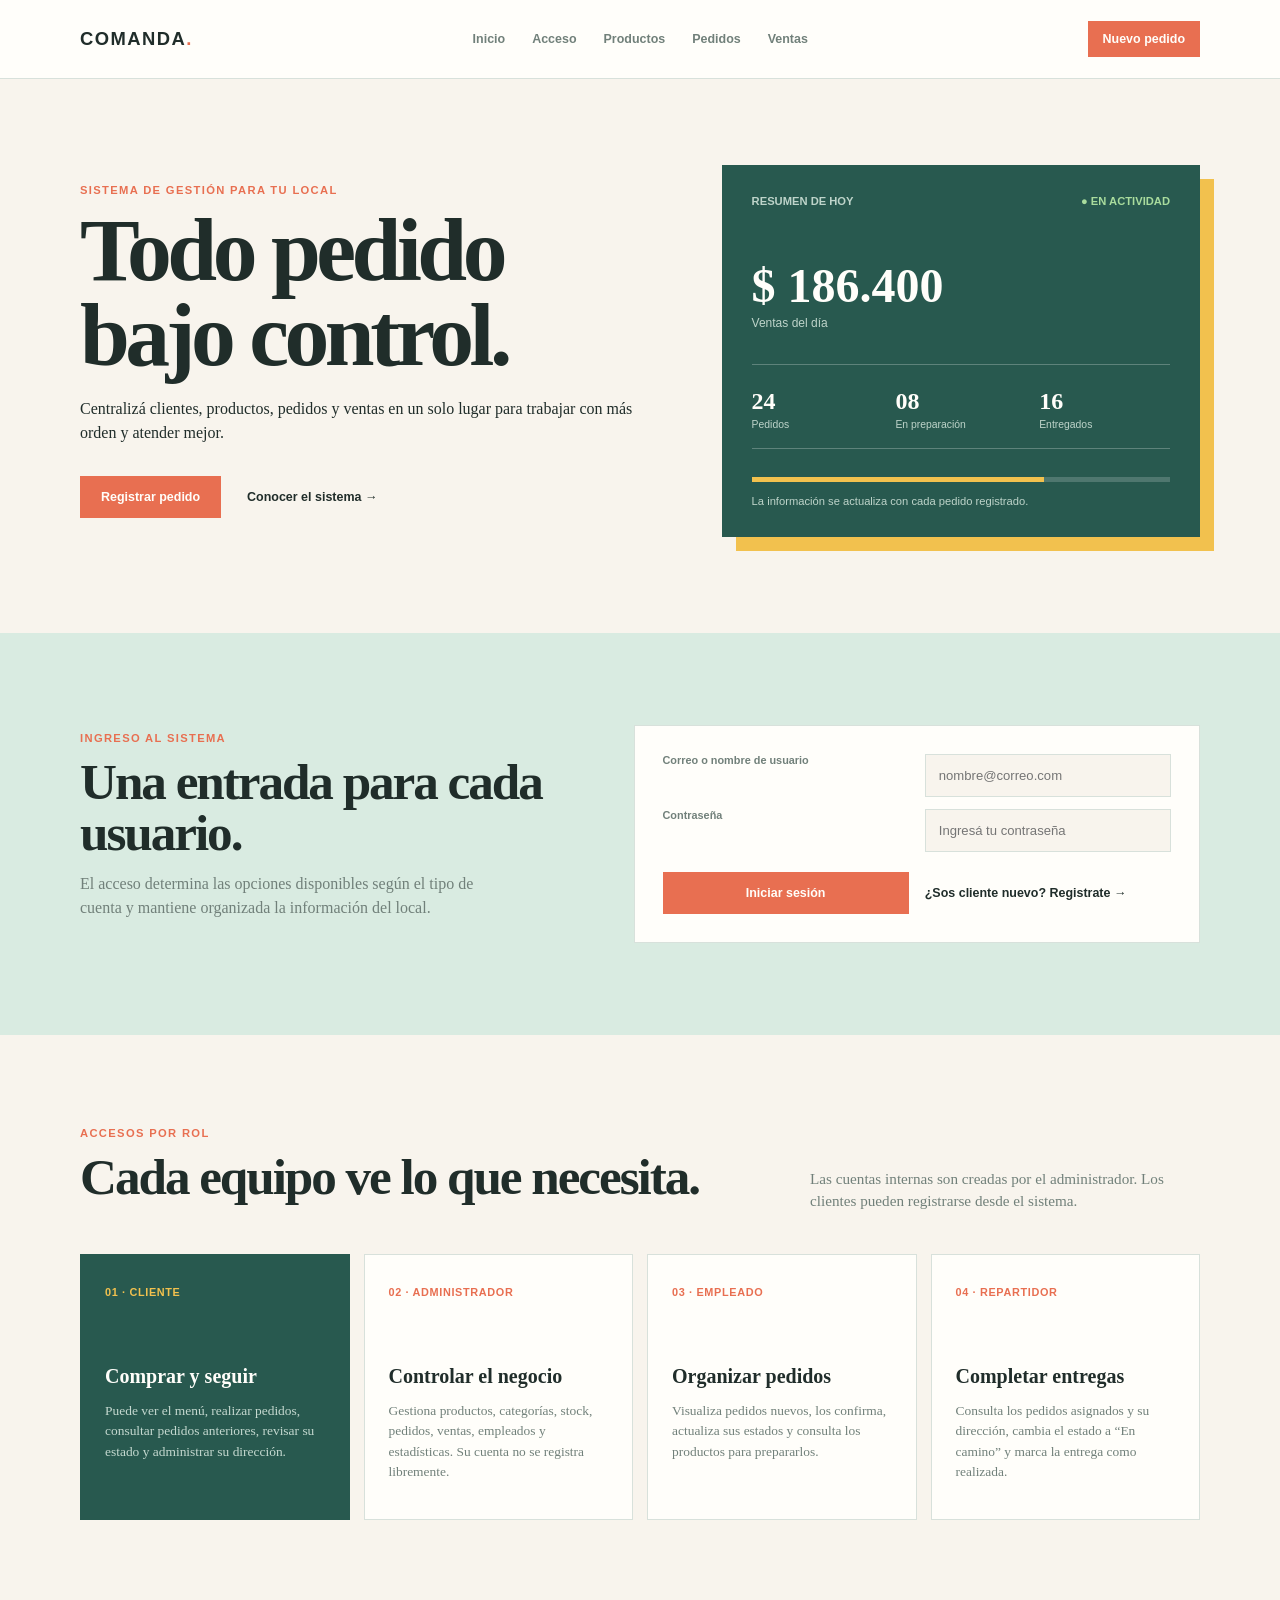
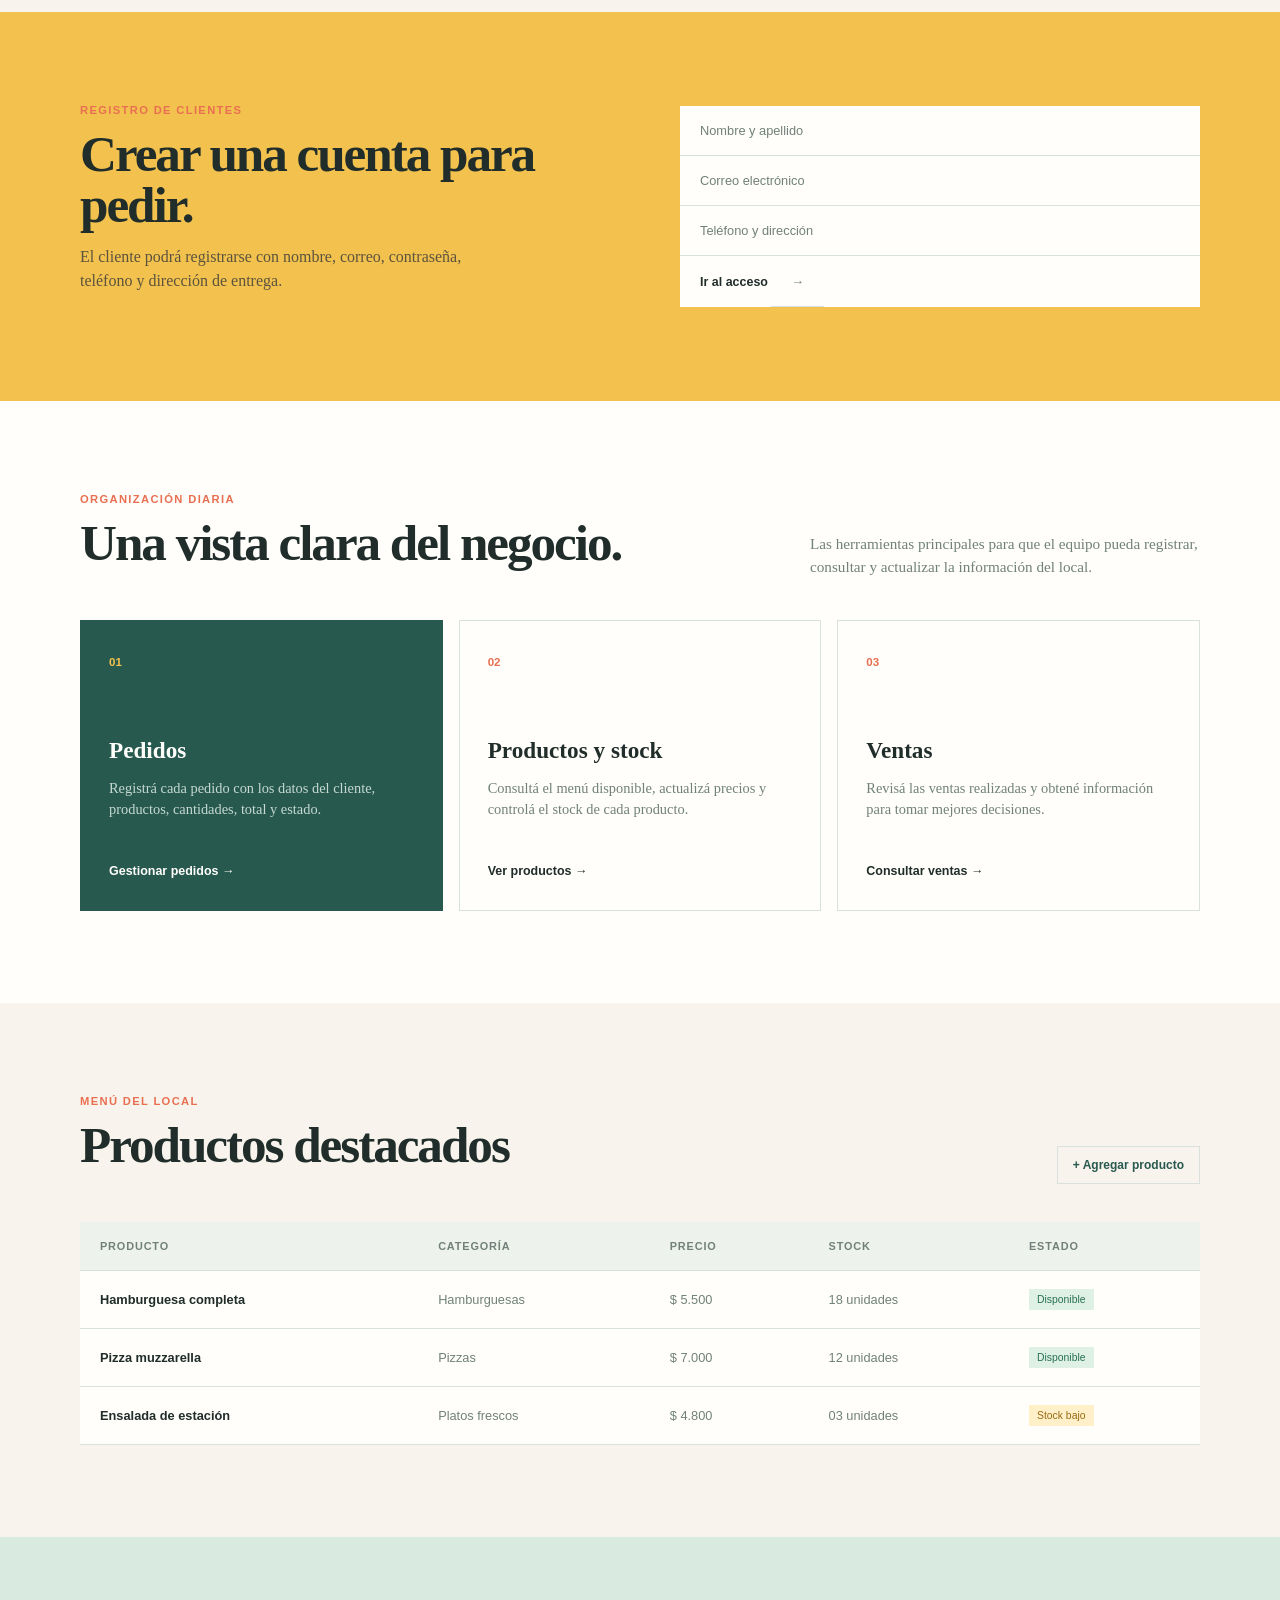
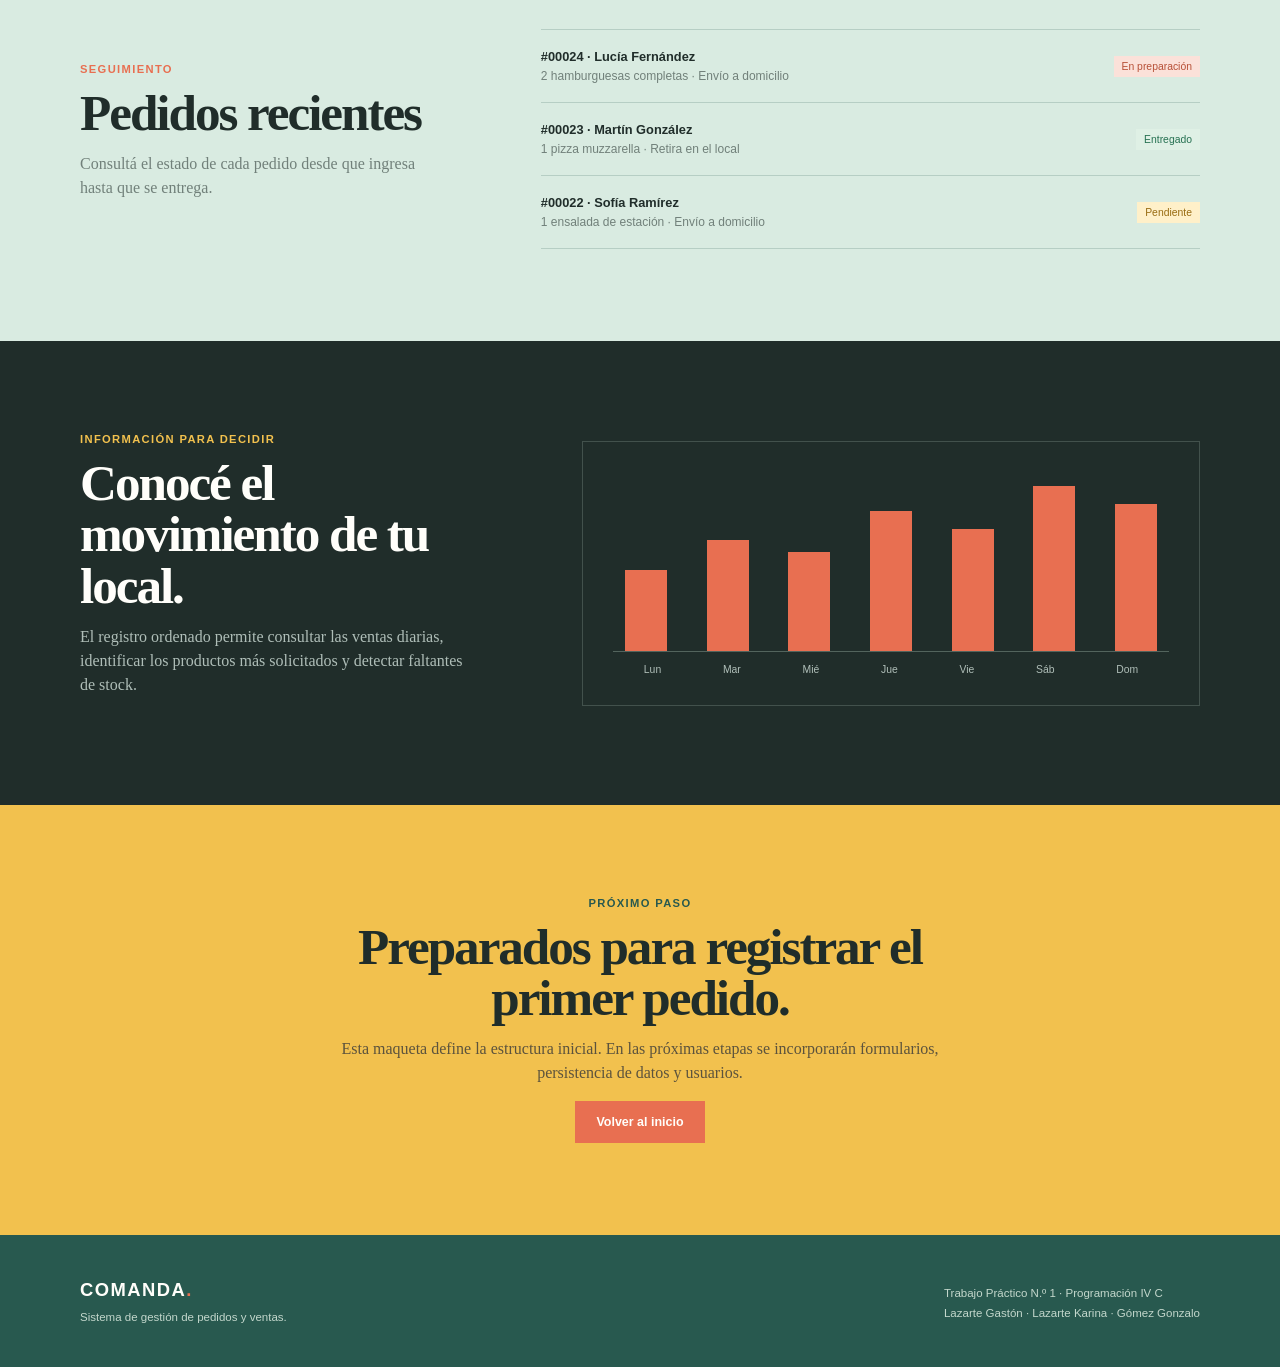
==== index.html @ 9fb1e943 "Revert "Refactorización con Bootstrap y despliegue final"" ====
<!DOCTYPE html>
<html lang="es">
<head>
  <meta charset="UTF-8">
  <meta name="viewport" content="width=device-width, initial-scale=1.0">
  <meta name="description" content="Sistema de gestión de pedidos y ventas para un local de comida.">
  <title>Comanda | Gestión de pedidos y ventas</title>
  <link rel="stylesheet" href="style.css">
</head>
<body>
  <header class="encabezado">
    <div class="contenedor barra-navegacion">
      <a class="marca" href="#inicio">COMANDA<span>.</span></a>
      <nav aria-label="Navegación principal">
        <a href="#inicio">Inicio</a>
        <a href="#acceso">Acceso</a>
        <a href="#productos">Productos</a>
        <a href="#pedidos">Pedidos</a>
        <a href="#ventas">Ventas</a>
      </nav>
      <a class="boton boton-pequeno" href="#nuevo-pedido">Nuevo pedido</a>
    </div>
  </header>

  <main id="inicio">
    <section class="hero">
      <div class="contenedor hero-contenido">
        <div>
          <p class="etiqueta">Sistema de gestión para tu local</p>
          <h1>Todo pedido bajo control.</h1>
          <p class="hero-texto">Centralizá clientes, productos, pedidos y ventas en un solo lugar para trabajar con más orden y atender mejor.</p>
          <div class="acciones">
            <a class="boton" href="#nuevo-pedido">Registrar pedido</a>
            <a class="enlace" href="#como-funciona">Conocer el sistema <span aria-hidden="true">→</span></a>
          </div>
        </div>
        <aside class="resumen" aria-label="Resumen de actividad">
          <div class="resumen-cabecera"><span>Resumen de hoy</span><span class="estado">● En actividad</span></div>
          <div class="resumen-total"><strong>$ 186.400</strong><span>Ventas del día</span></div>
          <div class="metricas">
            <div><strong>24</strong><span>Pedidos</span></div>
            <div><strong>08</strong><span>En preparación</span></div>
            <div><strong>16</strong><span>Entregados</span></div>
          </div>
          <div class="barra"><span></span></div>
          <p class="nota">La información se actualiza con cada pedido registrado.</p>
        </aside>
      </div>
    </section>

    <section class="seccion acceso-seccion" id="acceso">
      <div class="contenedor acceso-contenido">
        <div>
          <p class="etiqueta">Ingreso al sistema</p>
          <h2>Una entrada para cada usuario.</h2>
          <p>El acceso determina las opciones disponibles según el tipo de cuenta y mantiene organizada la información del local.</p>
        </div>
        <form class="formulario-acceso" action="#panel-usuario" method="get">
          <label for="usuario">Correo o nombre de usuario</label>
          <input id="usuario" name="usuario" type="text" placeholder="nombre@correo.com" required>
          <label for="contrasena">Contraseña</label>
          <input id="contrasena" name="contrasena" type="password" placeholder="Ingresá tu contraseña" required>
          <button class="boton" type="submit">Iniciar sesión</button>
          <a class="enlace" href="#registro">¿Sos cliente nuevo? Registrate <span aria-hidden="true">→</span></a>
        </form>
      </div>
    </section>

    <section class="seccion roles-seccion" id="panel-usuario">
      <div class="contenedor">
        <div class="encabezado-seccion"><div><p class="etiqueta">Accesos por rol</p><h2>Cada equipo ve lo que necesita.</h2></div><p>Las cuentas internas son creadas por el administrador. Los clientes pueden registrarse desde el sistema.</p></div>
        <div class="roles-grid">
          <article class="rol rol-cliente"><span class="rol-numero">01 · Cliente</span><h3>Comprar y seguir</h3><p>Puede ver el menú, realizar pedidos, consultar pedidos anteriores, revisar su estado y administrar su dirección.</p></article>
          <article class="rol"><span class="rol-numero">02 · Administrador</span><h3>Controlar el negocio</h3><p>Gestiona productos, categorías, stock, pedidos, ventas, empleados y estadísticas. Su cuenta no se registra libremente.</p></article>
          <article class="rol"><span class="rol-numero">03 · Empleado</span><h3>Organizar pedidos</h3><p>Visualiza pedidos nuevos, los confirma, actualiza sus estados y consulta los productos para prepararlos.</p></article>
          <article class="rol"><span class="rol-numero">04 · Repartidor</span><h3>Completar entregas</h3><p>Consulta los pedidos asignados y su dirección, cambia el estado a “En camino” y marca la entrega como realizada.</p></article>
        </div>
      </div>
    </section>

    <section class="seccion registro-seccion" id="registro">
      <div class="contenedor registro-contenido"><div><p class="etiqueta">Registro de clientes</p><h2>Crear una cuenta para pedir.</h2><p>El cliente podrá registrarse con nombre, correo, contraseña, teléfono y dirección de entrega.</p></div><div class="datos-registro"><span>Nombre y apellido</span><span>Correo electrónico</span><span>Teléfono y dirección</span><a class="enlace" href="#acceso">Ir al acceso <span aria-hidden="true">→</span></a></div></div>
    </section>

    <section class="seccion" id="como-funciona">
      <div class="contenedor">
        <div class="encabezado-seccion"><div><p class="etiqueta">Organización diaria</p><h2>Una vista clara del negocio.</h2></div><p>Las herramientas principales para que el equipo pueda registrar, consultar y actualizar la información del local.</p></div>
        <div class="modulos">
          <article class="modulo modulo-destacado"><span class="icono">01</span><h3>Pedidos</h3><p>Registrá cada pedido con los datos del cliente, productos, cantidades, total y estado.</p><a class="enlace" href="#pedidos">Gestionar pedidos <span aria-hidden="true">→</span></a></article>
          <article class="modulo"><span class="icono">02</span><h3>Productos y stock</h3><p>Consultá el menú disponible, actualizá precios y controlá el stock de cada producto.</p><a class="enlace" href="#productos">Ver productos <span aria-hidden="true">→</span></a></article>
          <article class="modulo"><span class="icono">03</span><h3>Ventas</h3><p>Revisá las ventas realizadas y obtené información para tomar mejores decisiones.</p><a class="enlace" href="#ventas">Consultar ventas <span aria-hidden="true">→</span></a></article>
        </div>
      </div>
    </section>

    <section class="seccion seccion-productos" id="productos">
      <div class="contenedor">
        <div class="encabezado-seccion"><div><p class="etiqueta">Menú del local</p><h2>Productos destacados</h2></div><button class="boton-secundario" type="button">+ Agregar producto</button></div>
        <div class="tabla-contenedor"><table><thead><tr><th>Producto</th><th>Categoría</th><th>Precio</th><th>Stock</th><th>Estado</th></tr></thead><tbody><tr><td><strong>Hamburguesa completa</strong></td><td>Hamburguesas</td><td>$ 5.500</td><td>18 unidades</td><td><span class="etiqueta-estado disponible">Disponible</span></td></tr><tr><td><strong>Pizza muzzarella</strong></td><td>Pizzas</td><td>$ 7.000</td><td>12 unidades</td><td><span class="etiqueta-estado disponible">Disponible</span></td></tr><tr><td><strong>Ensalada de estación</strong></td><td>Platos frescos</td><td>$ 4.800</td><td>03 unidades</td><td><span class="etiqueta-estado bajo">Stock bajo</span></td></tr></tbody></table></div>
      </div>
    </section>

    <section class="seccion pedidos-seccion" id="pedidos">
      <div class="contenedor columnas">
        <div><p class="etiqueta">Seguimiento</p><h2>Pedidos recientes</h2><p>Consultá el estado de cada pedido desde que ingresa hasta que se entrega.</p></div>
        <div class="lista-pedidos"><article><div><strong>#00024 · Lucía Fernández</strong><p>2 hamburguesas completas · Envío a domicilio</p></div><span class="etiqueta-estado preparacion">En preparación</span></article><article><div><strong>#00023 · Martín González</strong><p>1 pizza muzzarella · Retira en el local</p></div><span class="etiqueta-estado entregado">Entregado</span></article><article><div><strong>#00022 · Sofía Ramírez</strong><p>1 ensalada de estación · Envío a domicilio</p></div><span class="etiqueta-estado pendiente">Pendiente</span></article></div>
      </div>
    </section>

    <section class="seccion ventas-seccion" id="ventas">
      <div class="contenedor ventas-contenido"><div><p class="etiqueta">Información para decidir</p><h2>Conocé el movimiento de tu local.</h2><p>El registro ordenado permite consultar las ventas diarias, identificar los productos más solicitados y detectar faltantes de stock.</p></div><div class="grafico" aria-label="Gráfico ilustrativo de ventas semanales"><div class="barras"><span style="height: 45%"></span><span style="height: 62%"></span><span style="height: 55%"></span><span style="height: 78%"></span><span style="height: 68%"></span><span style="height: 92%"></span><span style="height: 82%"></span></div><div class="dias"><span>Lun</span><span>Mar</span><span>Mié</span><span>Jue</span><span>Vie</span><span>Sáb</span><span>Dom</span></div></div></div>
    </section>

    <section class="seccion nuevo-pedido" id="nuevo-pedido">
      <div class="contenedor formulario-intro"><p class="etiqueta">Próximo paso</p><h2>Preparados para registrar el primer pedido.</h2><p>Esta maqueta define la estructura inicial. En las próximas etapas se incorporarán formularios, persistencia de datos y usuarios.</p><a class="boton" href="#inicio">Volver al inicio</a></div>
    </section>
  </main>

  <footer class="pie"><div class="contenedor pie-contenido"><div><a class="marca" href="#inicio">COMANDA<span>.</span></a><p>Sistema de gestión de pedidos y ventas.</p></div><div><p>Trabajo Práctico N.º 1 · Programación IV C</p><p>Lazarte Gastón · Lazarte Karina · Gómez Gonzalo</p></div></div></footer>
</body>
</html>
---- style.css ----
:root { --tinta: #202d2a; --verde: #28594f; --menta: #d9ebe1; --coral: #e86f51; --amarillo: #f2c14e; --crema: #f8f4ed; --gris: #71807a; --linea: #d8e1db; --blanco: #fffefa; }
* { box-sizing: border-box; }
html { scroll-behavior: smooth; }
body { margin: 0; color: var(--tinta); background: var(--blanco); font-family: Georgia, 'Times New Roman', serif; line-height: 1.5; }
a { color: inherit; text-decoration: none; } button { font: inherit; }
.contenedor { width: min(1120px, calc(100% - 40px)); margin: 0 auto; }
.encabezado { border-bottom: 1px solid var(--linea); background: var(--blanco); }
.barra-navegacion { display: flex; min-height: 78px; align-items: center; justify-content: space-between; gap: 24px; }
.marca { font: 800 1.15rem Arial, sans-serif; letter-spacing: .08em; } .marca span { color: var(--coral); }
nav { display: flex; gap: 27px; color: var(--gris); font: 600 .78rem Arial, sans-serif; } nav a:hover, .enlace:hover { color: var(--coral); }
.boton { display: inline-block; padding: 13px 20px; border: 1px solid var(--coral); color: var(--blanco); background: var(--coral); font: 700 .78rem Arial, sans-serif; transition: transform .2s, background .2s; } .boton:hover { transform: translateY(-2px); background: #ce5c40; }
.boton-pequeno { padding: 10px 14px; } .boton-secundario { padding: 11px 15px; border: 1px solid var(--linea); color: var(--verde); background: transparent; cursor: pointer; font: 700 .75rem Arial, sans-serif; }
.hero { padding: 86px 0 96px; background: var(--crema); } .hero-contenido { display: grid; grid-template-columns: 1.08fr .92fr; align-items: center; gap: 80px; }
.etiqueta { margin: 0 0 12px; color: var(--coral); font: 700 .7rem Arial, sans-serif; letter-spacing: .12em; text-transform: uppercase; } h1, h2, h3, p { margin-top: 0; } h1 { max-width: 650px; margin-bottom: 20px; font-size: clamp(3.2rem, 7vw, 5.6rem); line-height: .94; letter-spacing: -.05em; } h2 { margin-bottom: 14px; font-size: clamp(2rem, 4vw, 3.2rem); line-height: 1; letter-spacing: -.04em; }
.hero-text { max-width: 500px; color: var(--gris); font-size: 1.1rem; } .acciones { display: flex; align-items: center; gap: 26px; margin-top: 31px; } .enlace { font: 700 .78rem Arial, sans-serif; }
.resumen { padding: 30px; background: var(--verde); color: var(--blanco); box-shadow: 14px 14px 0 var(--amarillo); } .resumen-cabecera { display: flex; justify-content: space-between; color: #bed4ca; font: 700 .7rem Arial, sans-serif; text-transform: uppercase; } .estado { color: #a9dc9d; } .resumen-total { margin: 55px 0 30px; } .resumen-total strong { display: block; font-size: 3rem; line-height: 1; } .resumen-total span { color: #bed4ca; font: .75rem Arial, sans-serif; }
.acceso-seccion { background: var(--menta); } .acceso-contenido { display: grid; grid-template-columns: .9fr 1.1fr; align-items: center; gap: 90px; } .acceso-contenido > div:first-child p:last-child { max-width: 400px; color: var(--gris); } .formulario-acceso { display: grid; grid-template-columns: 1fr 1fr; gap: 12px 16px; padding: 28px; background: var(--blanco); border: 1px solid var(--linea); } .formulario-acceso label { color: var(--gris); font: 700 .68rem Arial, sans-serif; } .formulario-acceso input { width: 100%; padding: 13px; border: 1px solid var(--linea); color: var(--tinta); background: var(--crema); font: .82rem Arial, sans-serif; } .formulario-acceso input:focus { outline: 2px solid var(--coral); outline-offset: 1px; } .formulario-acceso .boton { grid-column: 1; margin-top: 8px; cursor: pointer; } .formulario-acceso .enlace { align-self: center; margin-top: 8px; }
.roles-seccion { background: var(--crema); } .roles-grid { display: grid; grid-template-columns: repeat(4, 1fr); gap: 14px; } .rol { min-height: 255px; padding: 24px; border: 1px solid var(--linea); background: var(--blanco); } .rol-cliente { color: var(--blanco); border-color: var(--verde); background: var(--verde); } .rol-numero { color: var(--coral); font: 700 .68rem Arial, sans-serif; letter-spacing: .06em; text-transform: uppercase; } .rol-cliente .rol-numero { color: var(--amarillo); } .rol h3 { margin: 58px 0 10px; font-size: 1.25rem; } .rol p { color: var(--gris); font-size: .84rem; } .rol-cliente p { color: #c5d9d0; }
.registro-seccion { background: var(--amarillo); } .registro-contenido { display: grid; grid-template-columns: 1fr 1fr; align-items: center; gap: 80px; } .registro-contenido > div:first-child p:last-child { max-width: 430px; color: #5c533d; } .datos-registro { display: grid; gap: 0; background: var(--blanco); } .datos-registro span { padding: 17px 20px; border-bottom: 1px solid var(--linea); color: var(--gris); font: .8rem Arial, sans-serif; } .datos-registro .enlace { padding: 18px 20px; }
.metricas { display: grid; grid-template-columns: repeat(3, 1fr); gap: 13px; padding: 18px 0; border-top: 1px solid rgba(255,255,255,.25); border-bottom: 1px solid rgba(255,255,255,.25); } .metricas strong, .metricas span { display: block; } .metricas strong { font-size: 1.5rem; } .metricas span { color: #bed4ca; font: .65rem Arial, sans-serif; } .barra { height: 5px; margin-top: 28px; background: rgba(255,255,255,.18); } .barra span { display: block; width: 70%; height: 100%; background: var(--amarillo); } .nota { margin: 13px 0 0; color: #bed4ca; font: .7rem Arial, sans-serif; }
.seccion { padding: 92px 0; } .encabezado-seccion { display: flex; align-items: end; justify-content: space-between; gap: 30px; margin-bottom: 38px; } .encabezado-seccion > p { max-width: 390px; margin-bottom: 3px; color: var(--gris); font-size: .95rem; }
.modulos { display: grid; grid-template-columns: repeat(3, 1fr); gap: 16px; } .modulo { min-height: 290px; padding: 28px; border: 1px solid var(--linea); background: var(--blanco); } .modulo-destacado { color: var(--blanco); border-color: var(--verde); background: var(--verde); } .modulo .icono { color: var(--coral); font: 700 .72rem Arial, sans-serif; } .modulo-destacado .icono { color: var(--amarillo); } .modulo h3 { margin: 60px 0 10px; font-size: 1.45rem; } .modulo p { min-height: 66px; color: var(--gris); font-size: .9rem; } .modulo-destacado p { color: #c5d9d0; }
.seccion-productos { background: var(--crema); } .tabla-contenedor { overflow-x: auto; } table { width: 100%; border-collapse: collapse; background: var(--blanco); font: .8rem Arial, sans-serif; } th { color: var(--gris); background: #eef2ed; font-size: .68rem; letter-spacing: .08em; text-align: left; text-transform: uppercase; } th, td { padding: 18px 20px; border-bottom: 1px solid var(--linea); white-space: nowrap; } td { color: var(--gris); } td strong { color: var(--tinta); } .etiqueta-estado { display: inline-block; padding: 5px 8px; font-size: .65rem; } .disponible, .entregado { color: #277152; background: #dff0e5; } .bajo, .pendiente { color: #986b11; background: #fff0c9; } .preparacion { color: #b75037; background: #fbe1d9; }
.pedidos-seccion { background: var(--menta); } .columnas { display: grid; grid-template-columns: .72fr 1.28fr; gap: 90px; align-items: center; } .columnas > div:first-child p:last-child { max-width: 360px; color: var(--gris); } .lista-pedidos article { display: flex; justify-content: space-between; align-items: center; gap: 20px; padding: 19px 0; border-bottom: 1px solid rgba(40,89,79,.2); font: .8rem Arial, sans-serif; } .lista-pedidos article:first-child { border-top: 1px solid rgba(40,89,79,.2); } .lista-pedidos p { margin: 5px 0 0; color: var(--gris); font-size: .75rem; }
.ventas-seccion { color: var(--blanco); background: var(--tinta); } .ventas-contenido { display: grid; grid-template-columns: .8fr 1.2fr; align-items: center; gap: 90px; } .ventas-contenido .etiqueta { color: var(--amarillo); } .ventas-contenido > div:first-child p:last-child { max-width: 400px; color: #afbeb8; } .grafico { padding: 30px; border: 1px solid #42514c; } .barras { display: flex; align-items: end; justify-content: space-around; height: 180px; gap: 16px; border-bottom: 1px solid #53645d; } .barras span { width: 100%; max-width: 42px; background: var(--coral); } .dias { display: flex; justify-content: space-around; margin-top: 12px; color: #afbeb8; font: .65rem Arial, sans-serif; }
.nuevo-pedido { text-align: center; background: var(--amarillo); } .formulario-intro { max-width: 670px; } .formulario-intro .etiqueta { color: var(--verde); } .formulario-intro p:not(.etiqueta) { color: #5c533d; } .pie { padding: 44px 0; color: var(--blanco); background: var(--verde); } .pie-contenido { display: flex; justify-content: space-between; gap: 30px; } .pie p { margin: 8px 0 0; color: #c3d7cc; font: .72rem Arial, sans-serif; }
@media (max-width: 760px) { .contenedor { width: min(100% - 28px, 560px); } .barra-navegacion { flex-wrap: wrap; padding: 16px 0; } nav { order: 3; width: 100%; justify-content: space-between; gap: 10px; } .hero { padding: 58px 0 70px; } .hero-contenido, .acceso-contenido, .registro-contenido, .columnas, .ventas-contenido { grid-template-columns: 1fr; gap: 45px; } h1 { font-size: 3.4rem; } .resumen { box-shadow: 8px 8px 0 var(--amarillo); } .seccion { padding: 65px 0; } .encabezado-seccion { align-items: start; flex-direction: column; } .formulario-acceso { grid-template-columns: 1fr; } .formulario-acceso .boton, .formulario-acceso .enlace { grid-column: 1; } .roles-grid { grid-template-columns: 1fr; } .rol { min-height: auto; } .rol h3 { margin-top: 35px; } .modulos { grid-template-columns: 1fr; } .modulo { min-height: auto; } .modulo h3 { margin-top: 35px; } .pie-contenido { flex-direction: column; } }
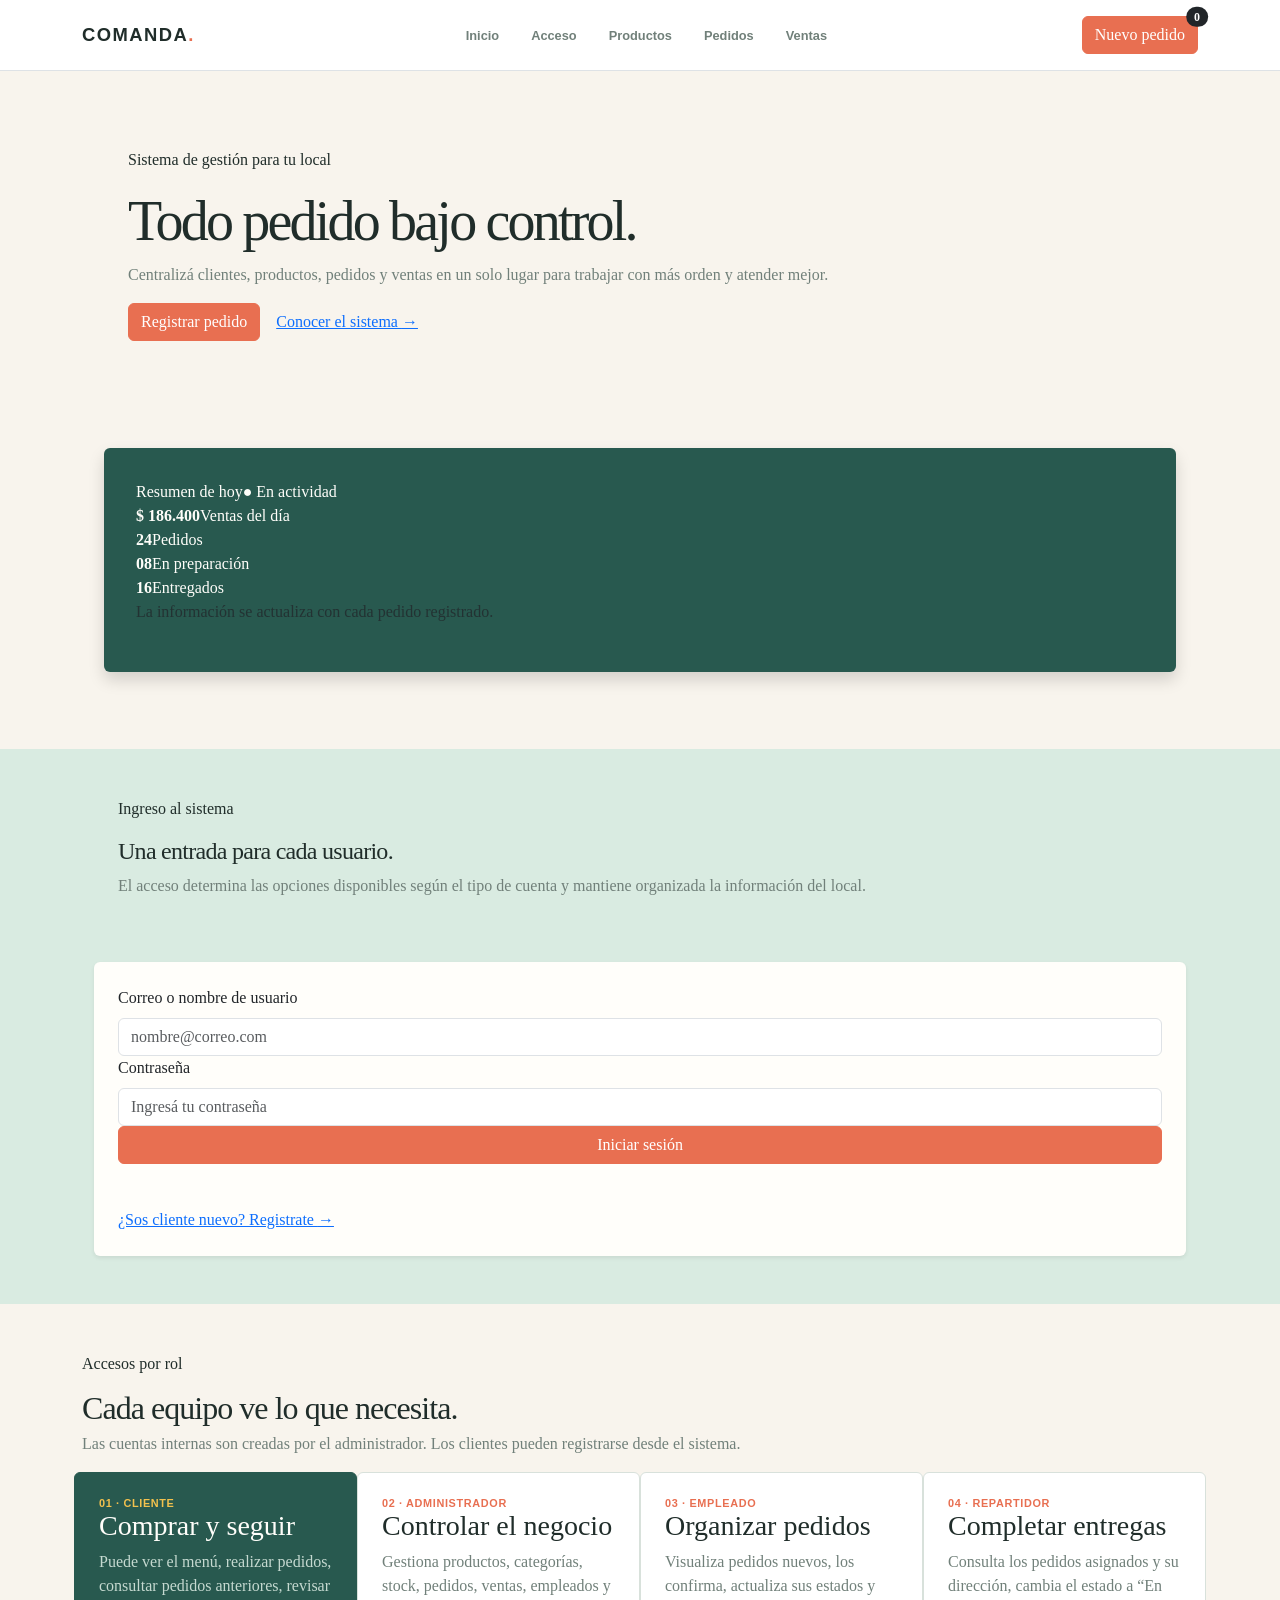
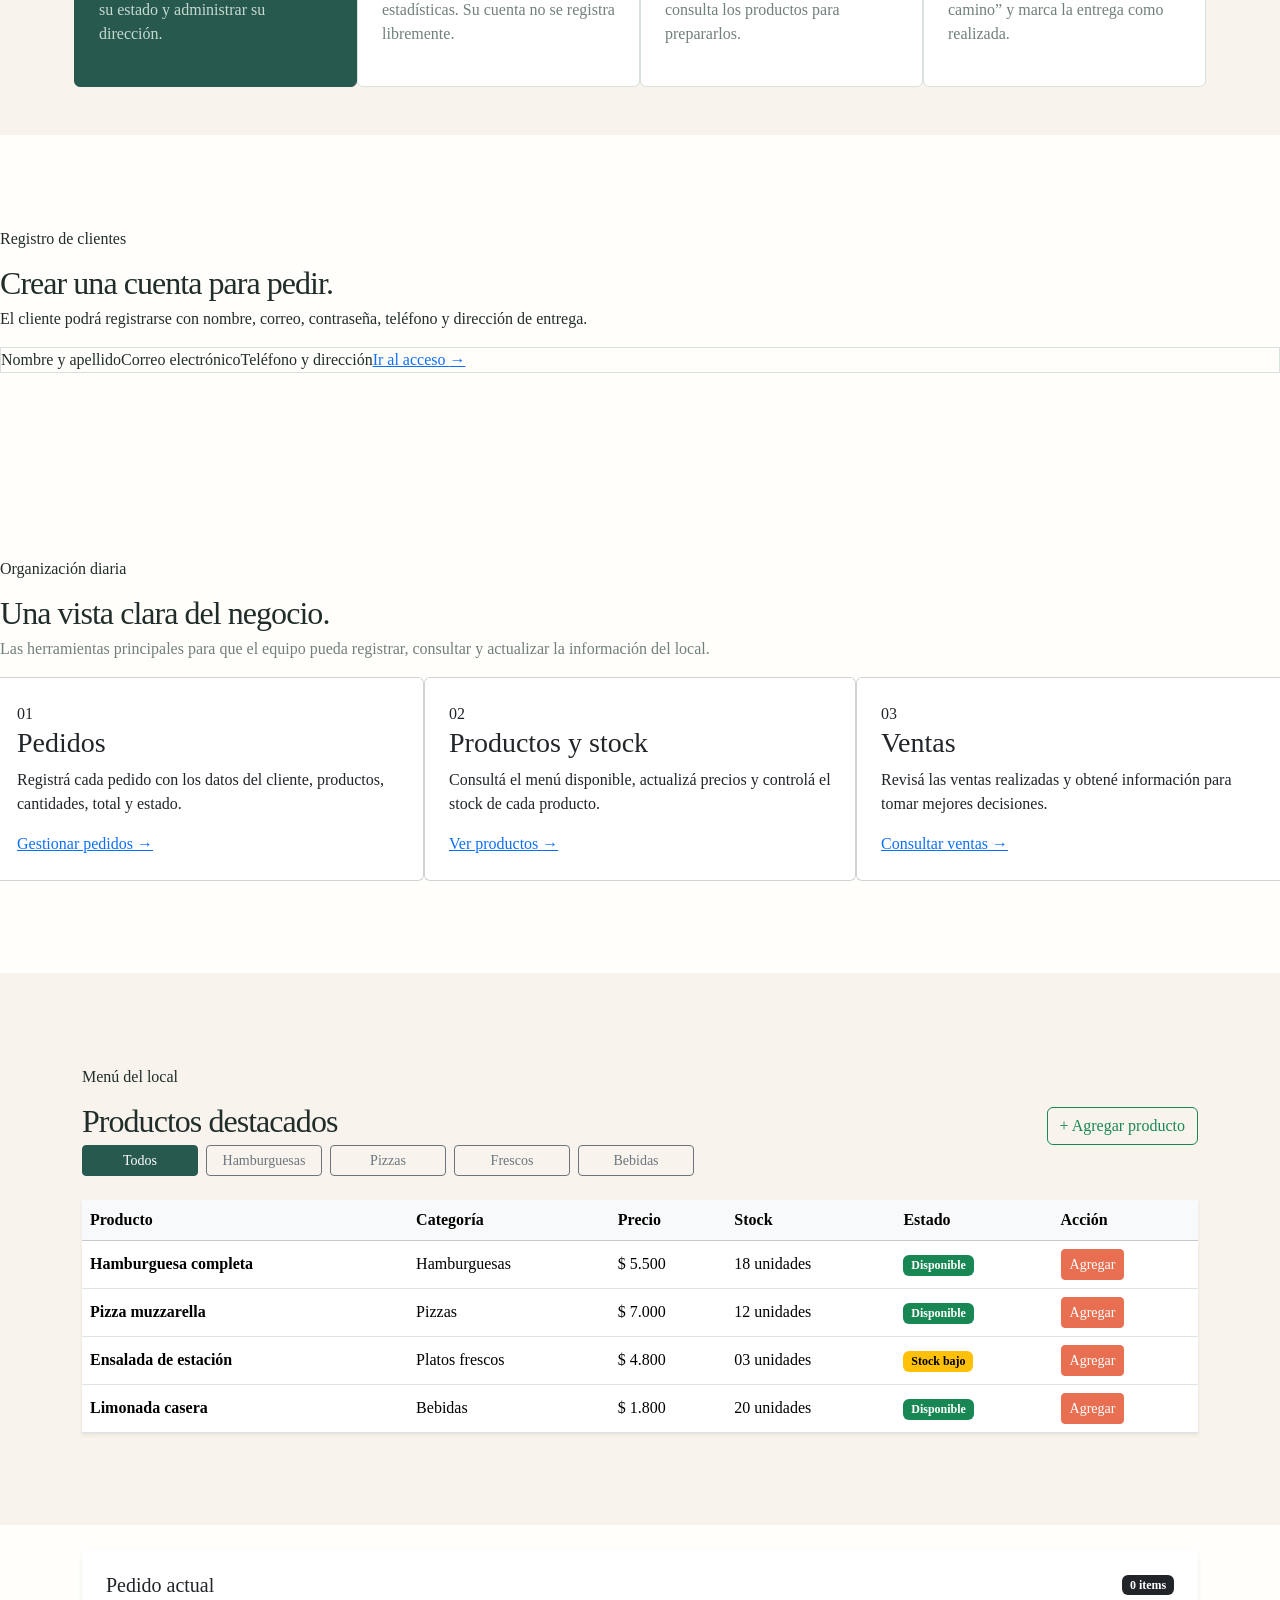
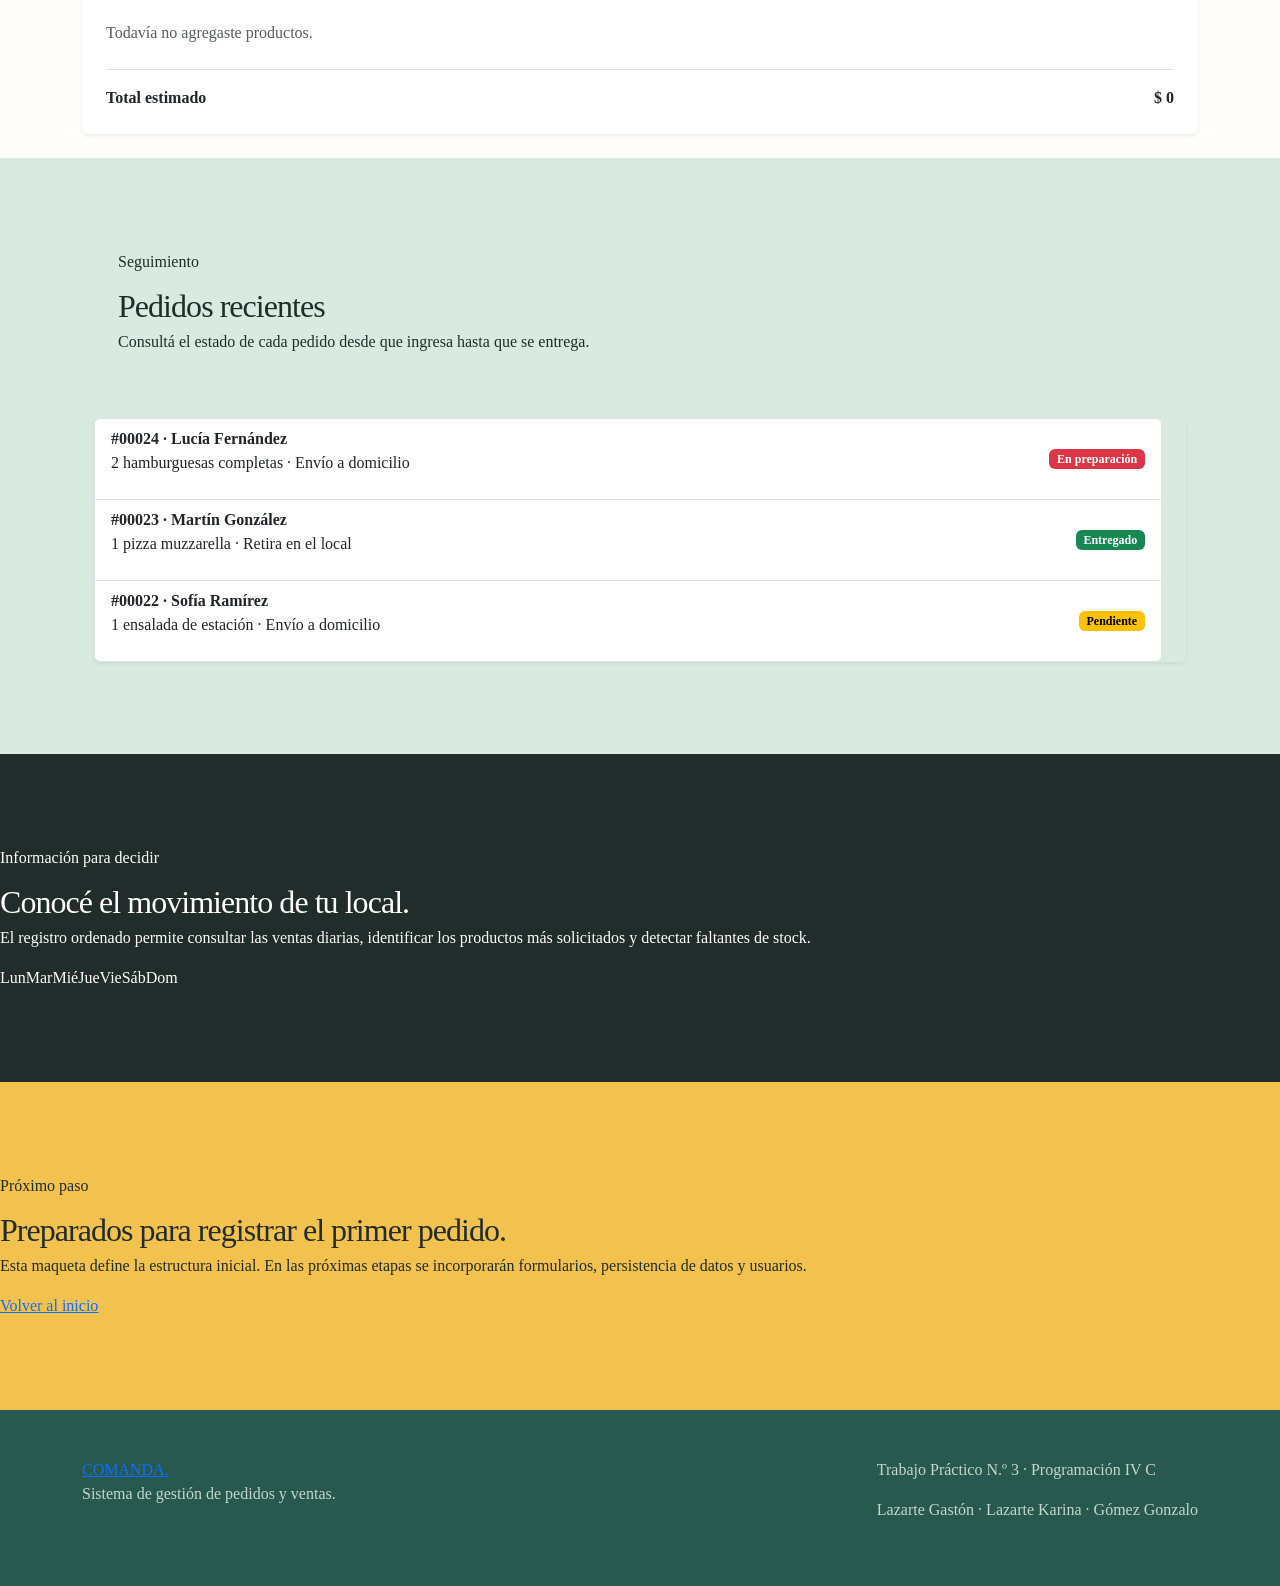
==== commit 297ba6ec: "feat: agregar interactividad con JavaScript y DOM" ====
--- a/index.html
+++ b/index.html
@@ -5,36 +5,50 @@
   <meta name="viewport" content="width=device-width, initial-scale=1.0">
   <meta name="description" content="Sistema de gestión de pedidos y ventas para un local de comida.">
   <title>Comanda | Gestión de pedidos y ventas</title>
-  <link rel="stylesheet" href="style.css">
+  <link href="https://cdn.jsdelivr.net/npm/bootstrap@5.3.3/dist/css/bootstrap.min.css" rel="stylesheet">
+  <link rel="stylesheet" href="bootstrap-overrides.css">
+  <!-- El CSS original del TP2 se conserva comentado en style.css. -->
 </head>
 <body>
-  <header class="encabezado">
-    <div class="contenedor barra-navegacion">
-      <a class="marca" href="#inicio">COMANDA<span>.</span></a>
-      <nav aria-label="Navegación principal">
-        <a href="#inicio">Inicio</a>
-        <a href="#acceso">Acceso</a>
-        <a href="#productos">Productos</a>
-        <a href="#pedidos">Pedidos</a>
-        <a href="#ventas">Ventas</a>
-      </nav>
-      <a class="boton boton-pequeno" href="#nuevo-pedido">Nuevo pedido</a>
-    </div>
+  <header class="encabezado sticky-top">
+    <nav class="navbar navbar-expand-lg bg-white border-bottom" aria-label="Navegación principal">
+      <div class="container py-2">
+        <a class="navbar-brand marca" href="#inicio">COMANDA<span>.</span></a>
+        <button class="navbar-toggler" type="button" data-bs-toggle="collapse" data-bs-target="#menuPrincipal" aria-controls="menuPrincipal" aria-expanded="false" aria-label="Abrir menú">
+          <span class="navbar-toggler-icon"></span>
+        </button>
+        <div class="collapse navbar-collapse" id="menuPrincipal">
+          <ul class="navbar-nav mx-auto mb-2 mb-lg-0 gap-lg-3">
+            <li class="nav-item"><a class="nav-link" href="#inicio">Inicio</a></li>
+            <li class="nav-item"><a class="nav-link" href="#acceso">Acceso</a></li>
+            <li class="nav-item"><a class="nav-link" href="#productos">Productos</a></li>
+            <li class="nav-item"><a class="nav-link" href="#pedidos">Pedidos</a></li>
+            <li class="nav-item"><a class="nav-link" href="#ventas">Ventas</a></li>
+          </ul>
+          <div class="d-flex align-items-center gap-3">
+            <button class="btn btn-primary position-relative" type="button" id="cart-toggle" aria-label="Abrir carrito">
+              Nuevo pedido
+              <span class="position-absolute top-0 start-100 translate-middle badge rounded-pill bg-dark" id="cart-count">0</span>
+            </button>
+          </div>
+        </div>
+      </div>
+    </nav>
   </header>
 
   <main id="inicio">
-    <section class="hero">
-      <div class="contenedor hero-contenido">
+    <section class="hero py-5 py-lg-6">
+      <div class="container hero-contenido row align-items-center g-5 mx-auto">
         <div>
           <p class="etiqueta">Sistema de gestión para tu local</p>
-          <h1>Todo pedido bajo control.</h1>
+            <h1 class="display-4">Todo pedido bajo control.</h1>
           <p class="hero-texto">Centralizá clientes, productos, pedidos y ventas en un solo lugar para trabajar con más orden y atender mejor.</p>
-          <div class="acciones">
-            <a class="boton" href="#nuevo-pedido">Registrar pedido</a>
+          <div class="acciones d-flex flex-wrap align-items-center gap-3">
+              <a class="btn btn-primary" href="#nuevo-pedido">Registrar pedido</a>
             <a class="enlace" href="#como-funciona">Conocer el sistema <span aria-hidden="true">→</span></a>
           </div>
         </div>
-        <aside class="resumen" aria-label="Resumen de actividad">
+        <aside class="resumen card border-0 shadow" aria-label="Resumen de actividad">
           <div class="resumen-cabecera"><span>Resumen de hoy</span><span class="estado">● En actividad</span></div>
           <div class="resumen-total"><strong>$ 186.400</strong><span>Ventas del día</span></div>
           <div class="metricas">
@@ -43,37 +57,38 @@
             <div><strong>16</strong><span>Entregados</span></div>
           </div>
           <div class="barra"><span></span></div>
-          <p class="nota">La información se actualiza con cada pedido registrado.</p>
+          <p class="nota text-muted">La información se actualiza con cada pedido registrado.</p>
         </aside>
       </div>
     </section>
 
-    <section class="seccion acceso-seccion" id="acceso">
-      <div class="contenedor acceso-contenido">
+    <section class="seccion acceso-seccion py-5" id="acceso">
+      <div class="container acceso-contenido row align-items-center g-5 mx-auto">
         <div>
           <p class="etiqueta">Ingreso al sistema</p>
-          <h2>Una entrada para cada usuario.</h2>
+            <h2 class="h4">Una entrada para cada usuario.</h2>
           <p>El acceso determina las opciones disponibles según el tipo de cuenta y mantiene organizada la información del local.</p>
         </div>
-        <form class="formulario-acceso" action="#panel-usuario" method="get">
-          <label for="usuario">Correo o nombre de usuario</label>
-          <input id="usuario" name="usuario" type="text" placeholder="nombre@correo.com" required>
-          <label for="contrasena">Contraseña</label>
-          <input id="contrasena" name="contrasena" type="password" placeholder="Ingresá tu contraseña" required>
-          <button class="boton" type="submit">Iniciar sesión</button>
+          <form class="formulario-acceso card border-0 shadow-sm p-4" id="loginForm" action="#panel-usuario" method="post" novalidate>
+          <label class="form-label" for="usuario">Correo o nombre de usuario</label>
+          <input class="form-control" id="usuario" name="usuario" type="text" placeholder="nombre@correo.com" required>
+          <label class="form-label" for="contrasena">Contraseña</label>
+          <input class="form-control" id="contrasena" name="contrasena" type="password" placeholder="Ingresá tu contraseña" required>
+            <button class="btn btn-primary" type="submit">Iniciar sesión</button>
+            <div id="loginStatus" class="form-status" aria-live="polite"></div>
           <a class="enlace" href="#registro">¿Sos cliente nuevo? Registrate <span aria-hidden="true">→</span></a>
         </form>
       </div>
     </section>
 
-    <section class="seccion roles-seccion" id="panel-usuario">
-      <div class="contenedor">
+    <section class="seccion roles-seccion py-5" id="panel-usuario">
+      <div class="container">
         <div class="encabezado-seccion"><div><p class="etiqueta">Accesos por rol</p><h2>Cada equipo ve lo que necesita.</h2></div><p>Las cuentas internas son creadas por el administrador. Los clientes pueden registrarse desde el sistema.</p></div>
-        <div class="roles-grid">
-          <article class="rol rol-cliente"><span class="rol-numero">01 · Cliente</span><h3>Comprar y seguir</h3><p>Puede ver el menú, realizar pedidos, consultar pedidos anteriores, revisar su estado y administrar su dirección.</p></article>
-          <article class="rol"><span class="rol-numero">02 · Administrador</span><h3>Controlar el negocio</h3><p>Gestiona productos, categorías, stock, pedidos, ventas, empleados y estadísticas. Su cuenta no se registra libremente.</p></article>
-          <article class="rol"><span class="rol-numero">03 · Empleado</span><h3>Organizar pedidos</h3><p>Visualiza pedidos nuevos, los confirma, actualiza sus estados y consulta los productos para prepararlos.</p></article>
-          <article class="rol"><span class="rol-numero">04 · Repartidor</span><h3>Completar entregas</h3><p>Consulta los pedidos asignados y su dirección, cambia el estado a “En camino” y marca la entrega como realizada.</p></article>
+        <div class="roles-grid row row-cols-1 row-cols-md-2 row-cols-xl-4 g-3">
+          <article class="rol rol-cliente card h-100 p-4"><span class="rol-numero">01 · Cliente</span><h3>Comprar y seguir</h3><p>Puede ver el menú, realizar pedidos, consultar pedidos anteriores, revisar su estado y administrar su dirección.</p></article>
+          <article class="rol card h-100 p-4"><span class="rol-numero">02 · Administrador</span><h3>Controlar el negocio</h3><p>Gestiona productos, categorías, stock, pedidos, ventas, empleados y estadísticas. Su cuenta no se registra libremente.</p></article>
+          <article class="rol card h-100 p-4"><span class="rol-numero">03 · Empleado</span><h3>Organizar pedidos</h3><p>Visualiza pedidos nuevos, los confirma, actualiza sus estados y consulta los productos para prepararlos.</p></article>
+          <article class="rol card h-100 p-4"><span class="rol-numero">04 · Repartidor</span><h3>Completar entregas</h3><p>Consulta los pedidos asignados y su dirección, cambia el estado a “En camino” y marca la entrega como realizada.</p></article>
         </div>
       </div>
     </section>
@@ -85,25 +100,63 @@
     <section class="seccion" id="como-funciona">
       <div class="contenedor">
         <div class="encabezado-seccion"><div><p class="etiqueta">Organización diaria</p><h2>Una vista clara del negocio.</h2></div><p>Las herramientas principales para que el equipo pueda registrar, consultar y actualizar la información del local.</p></div>
-        <div class="modulos">
-          <article class="modulo modulo-destacado"><span class="icono">01</span><h3>Pedidos</h3><p>Registrá cada pedido con los datos del cliente, productos, cantidades, total y estado.</p><a class="enlace" href="#pedidos">Gestionar pedidos <span aria-hidden="true">→</span></a></article>
-          <article class="modulo"><span class="icono">02</span><h3>Productos y stock</h3><p>Consultá el menú disponible, actualizá precios y controlá el stock de cada producto.</p><a class="enlace" href="#productos">Ver productos <span aria-hidden="true">→</span></a></article>
-          <article class="modulo"><span class="icono">03</span><h3>Ventas</h3><p>Revisá las ventas realizadas y obtené información para tomar mejores decisiones.</p><a class="enlace" href="#ventas">Consultar ventas <span aria-hidden="true">→</span></a></article>
+        <div class="modulos row row-cols-1 row-cols-md-3 g-3">
+          <article class="modulo modulo-destacado card h-100 p-4"><span class="icono">01</span><h3>Pedidos</h3><p>Registrá cada pedido con los datos del cliente, productos, cantidades, total y estado.</p><a class="enlace" href="#pedidos">Gestionar pedidos <span aria-hidden="true">→</span></a></article>
+          <article class="modulo card h-100 p-4"><span class="icono">02</span><h3>Productos y stock</h3><p>Consultá el menú disponible, actualizá precios y controlá el stock de cada producto.</p><a class="enlace" href="#productos">Ver productos <span aria-hidden="true">→</span></a></article>
+          <article class="modulo card h-100 p-4"><span class="icono">03</span><h3>Ventas</h3><p>Revisá las ventas realizadas y obtené información para tomar mejores decisiones.</p><a class="enlace" href="#ventas">Consultar ventas <span aria-hidden="true">→</span></a></article>
         </div>
       </div>
     </section>
 
     <section class="seccion seccion-productos" id="productos">
-      <div class="contenedor">
-        <div class="encabezado-seccion"><div><p class="etiqueta">Menú del local</p><h2>Productos destacados</h2></div><button class="boton-secundario" type="button">+ Agregar producto</button></div>
-        <div class="tabla-contenedor"><table><thead><tr><th>Producto</th><th>Categoría</th><th>Precio</th><th>Stock</th><th>Estado</th></tr></thead><tbody><tr><td><strong>Hamburguesa completa</strong></td><td>Hamburguesas</td><td>$ 5.500</td><td>18 unidades</td><td><span class="etiqueta-estado disponible">Disponible</span></td></tr><tr><td><strong>Pizza muzzarella</strong></td><td>Pizzas</td><td>$ 7.000</td><td>12 unidades</td><td><span class="etiqueta-estado disponible">Disponible</span></td></tr><tr><td><strong>Ensalada de estación</strong></td><td>Platos frescos</td><td>$ 4.800</td><td>03 unidades</td><td><span class="etiqueta-estado bajo">Stock bajo</span></td></tr></tbody></table></div>
+      <div class="container">
+        <div class="encabezado-seccion d-flex flex-wrap align-items-end justify-content-between gap-3"><div><p class="etiqueta">Menú del local</p><h2>Productos destacados</h2></div><button class="btn btn-outline-success" type="button">+ Agregar producto</button></div>
+        <div class="mb-4 d-flex flex-wrap gap-2" aria-label="Filtrar productos por categoría">
+          <button class="btn btn-sm product-filter active" data-filter="all" type="button">Todos</button>
+          <button class="btn btn-sm btn-outline-secondary product-filter" data-filter="hamburguesas" type="button">Hamburguesas</button>
+          <button class="btn btn-sm btn-outline-secondary product-filter" data-filter="pizzas" type="button">Pizzas</button>
+          <button class="btn btn-sm btn-outline-secondary product-filter" data-filter="frescos" type="button">Frescos</button>
+          <button class="btn btn-sm btn-outline-secondary product-filter" data-filter="bebidas" type="button">Bebidas</button>
+        </div>
+        <div class="tabla-contenedor table-responsive shadow-sm"><table class="table table-hover align-middle mb-0"><thead class="table-light"><tr><th>Producto</th><th>Categoría</th><th>Precio</th><th>Stock</th><th>Estado</th><th>Acción</th></tr></thead><tbody>
+          <tr data-category="hamburguesas" data-name="Hamburguesa completa" data-price="5500">
+            <td><strong>Hamburguesa completa</strong></td><td>Hamburguesas</td><td>$ 5.500</td><td>18 unidades</td><td><span class="badge text-bg-success">Disponible</span></td><td><button class="btn btn-sm btn-primary btn-add-product" type="button">Agregar</button></td>
+          </tr>
+          <tr data-category="pizzas" data-name="Pizza muzzarella" data-price="7000">
+            <td><strong>Pizza muzzarella</strong></td><td>Pizzas</td><td>$ 7.000</td><td>12 unidades</td><td><span class="badge text-bg-success">Disponible</span></td><td><button class="btn btn-sm btn-primary btn-add-product" type="button">Agregar</button></td>
+          </tr>
+          <tr data-category="frescos" data-name="Ensalada de estación" data-price="4800">
+            <td><strong>Ensalada de estación</strong></td><td>Platos frescos</td><td>$ 4.800</td><td>03 unidades</td><td><span class="badge text-bg-warning">Stock bajo</span></td><td><button class="btn btn-sm btn-primary btn-add-product" type="button">Agregar</button></td>
+          </tr>
+          <tr data-category="bebidas" data-name="Limonada casera" data-price="1800">
+            <td><strong>Limonada casera</strong></td><td>Bebidas</td><td>$ 1.800</td><td>20 unidades</td><td><span class="badge text-bg-success">Disponible</span></td><td><button class="btn btn-sm btn-primary btn-add-product" type="button">Agregar</button></td>
+          </tr>
+        </tbody></table></div>
+      </div>
+    </section>
+
+    <section class="seccion carrito-seccion py-4">
+      <div class="container">
+        <div class="card border-0 shadow-sm p-4">
+          <div class="d-flex justify-content-between align-items-center flex-wrap gap-3">
+            <h3 class="h5 mb-0">Pedido actual</h3>
+            <span class="badge text-bg-dark" id="cart-summary">0 items</span>
+          </div>
+          <ul class="list-group list-group-flush mt-3" id="cart-items" aria-live="polite">
+            <li class="list-group-item px-0 text-muted">Todavía no agregaste productos.</li>
+          </ul>
+          <div class="d-flex justify-content-between align-items-center mt-3 pt-3 border-top">
+            <strong>Total estimado</strong>
+            <strong id="cart-total">$ 0</strong>
+          </div>
+        </div>
       </div>
     </section>
 
     <section class="seccion pedidos-seccion" id="pedidos">
-      <div class="contenedor columnas">
+      <div class="container columnas row align-items-center g-5 mx-auto">
         <div><p class="etiqueta">Seguimiento</p><h2>Pedidos recientes</h2><p>Consultá el estado de cada pedido desde que ingresa hasta que se entrega.</p></div>
-        <div class="lista-pedidos"><article><div><strong>#00024 · Lucía Fernández</strong><p>2 hamburguesas completas · Envío a domicilio</p></div><span class="etiqueta-estado preparacion">En preparación</span></article><article><div><strong>#00023 · Martín González</strong><p>1 pizza muzzarella · Retira en el local</p></div><span class="etiqueta-estado entregado">Entregado</span></article><article><div><strong>#00022 · Sofía Ramírez</strong><p>1 ensalada de estación · Envío a domicilio</p></div><span class="etiqueta-estado pendiente">Pendiente</span></article></div>
+        <div class="lista-pedidos list-group shadow-sm"><article class="list-group-item d-flex justify-content-between align-items-center gap-3"><div><strong>#00024 · Lucía Fernández</strong><p>2 hamburguesas completas · Envío a domicilio</p></div><span class="badge text-bg-danger">En preparación</span></article><article class="list-group-item d-flex justify-content-between align-items-center gap-3"><div><strong>#00023 · Martín González</strong><p>1 pizza muzzarella · Retira en el local</p></div><span class="badge text-bg-success">Entregado</span></article><article class="list-group-item d-flex justify-content-between align-items-center gap-3"><div><strong>#00022 · Sofía Ramírez</strong><p>1 ensalada de estación · Envío a domicilio</p></div><span class="badge text-bg-warning">Pendiente</span></article></div>
       </div>
     </section>
 
@@ -116,6 +169,7 @@
     </section>
   </main>
 
-  <footer class="pie"><div class="contenedor pie-contenido"><div><a class="marca" href="#inicio">COMANDA<span>.</span></a><p>Sistema de gestión de pedidos y ventas.</p></div><div><p>Trabajo Práctico N.º 1 · Programación IV C</p><p>Lazarte Gastón · Lazarte Karina · Gómez Gonzalo</p></div></div></footer>
+  <footer class="pie py-5"><div class="container pie-contenido d-flex flex-wrap justify-content-between gap-4"><div><a class="marca" href="#inicio">COMANDA<span>.</span></a><p>Sistema de gestión de pedidos y ventas.</p></div><div><p>Trabajo Práctico N.º 3 · Programación IV C</p><p>Lazarte Gastón · Lazarte Karina · Gómez Gonzalo</p></div></div></footer>
+  <script src="https://cdn.jsdelivr.net/npm/bootstrap@5.3.3/dist/js/bootstrap.bundle.min.js"></script>
 </body>
 </html>
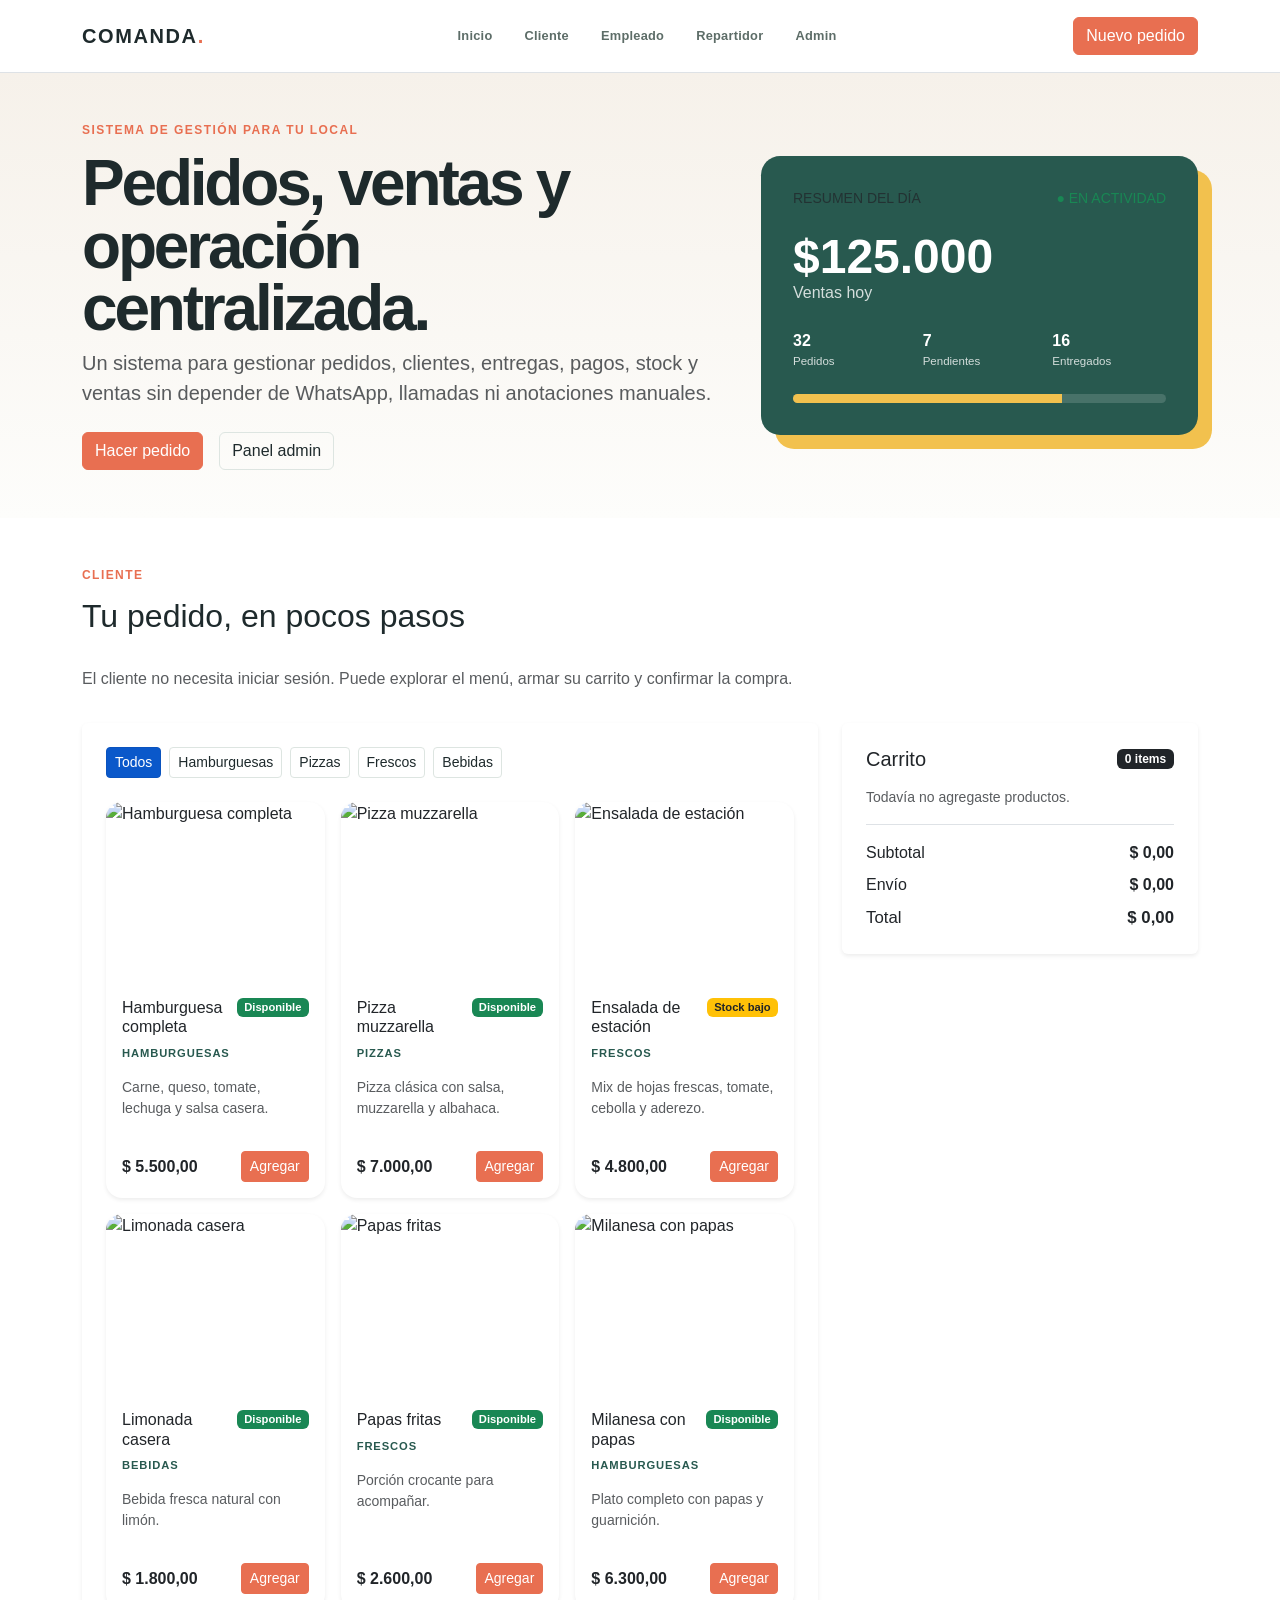
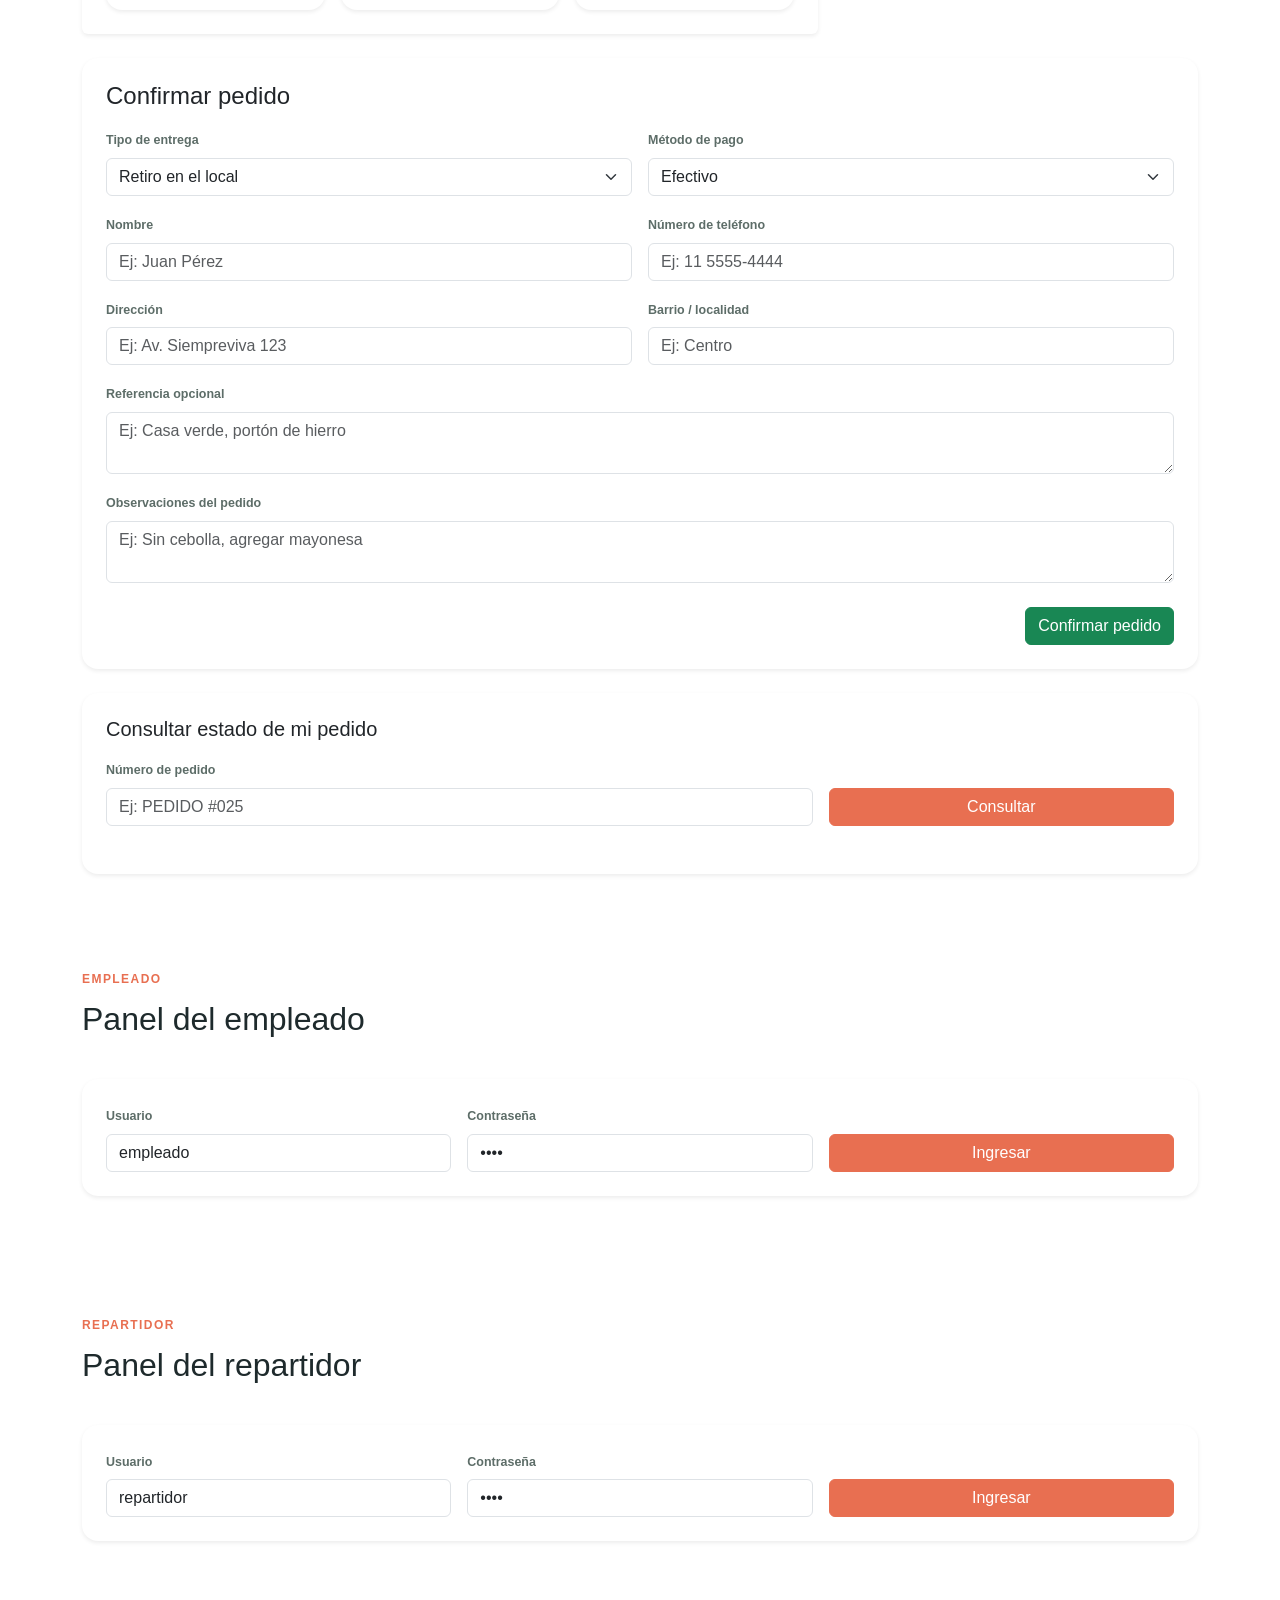
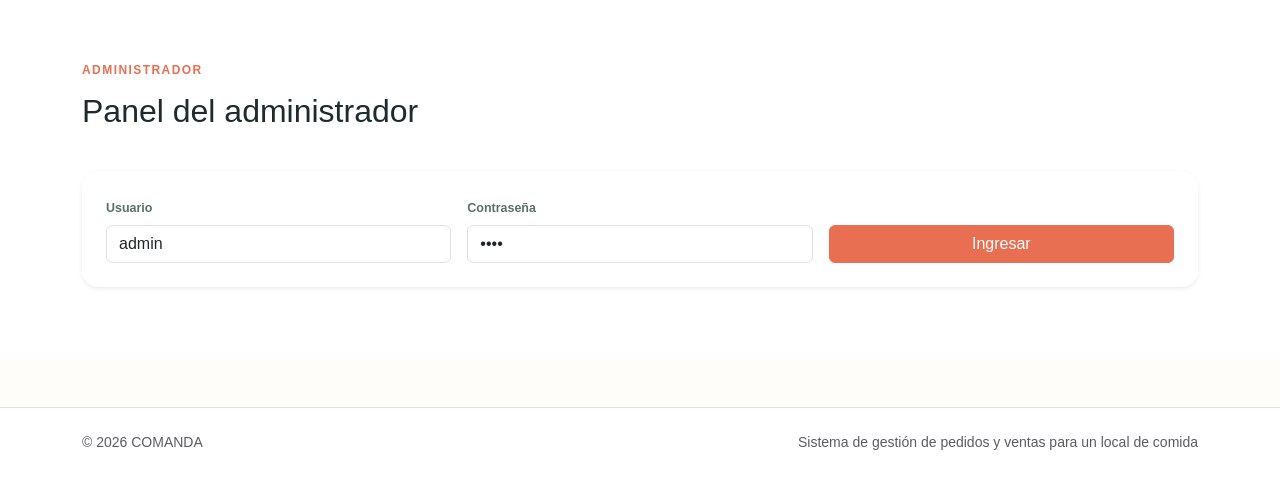
==== commit 1272490c: "feat: sistema completo de gestion pedidos y ventas" ====
--- a/index.html
+++ b/index.html
@@ -3,173 +3,291 @@
 <head>
   <meta charset="UTF-8">
   <meta name="viewport" content="width=device-width, initial-scale=1.0">
-  <meta name="description" content="Sistema de gestión de pedidos y ventas para un local de comida.">
-  <title>Comanda | Gestión de pedidos y ventas</title>
+  <meta name="description" content="Sistema de gestión de pedidos y ventas para un local de comida. Tecnología web con carrito, pedidos, control de stock y paneles por rol.">
+  <title>Sistema de gestión de pedidos y ventas para un local de comida</title>
   <link href="https://cdn.jsdelivr.net/npm/bootstrap@5.3.3/dist/css/bootstrap.min.css" rel="stylesheet">
   <link rel="stylesheet" href="bootstrap-overrides.css">
-  <!-- El CSS original del TP2 se conserva comentado en style.css. -->
 </head>
 <body>
-  <header class="encabezado sticky-top">
-    <nav class="navbar navbar-expand-lg bg-white border-bottom" aria-label="Navegación principal">
+  <header class="site-header sticky-top">
+    <nav class="navbar navbar-expand-lg navbar-light bg-white border-bottom">
       <div class="container py-2">
-        <a class="navbar-brand marca" href="#inicio">COMANDA<span>.</span></a>
-        <button class="navbar-toggler" type="button" data-bs-toggle="collapse" data-bs-target="#menuPrincipal" aria-controls="menuPrincipal" aria-expanded="false" aria-label="Abrir menú">
+        <a class="navbar-brand brand" href="#inicio">COMANDA<span>.</span></a>
+        <button class="navbar-toggler" type="button" data-bs-toggle="collapse" data-bs-target="#mainMenu" aria-controls="mainMenu" aria-expanded="false" aria-label="Abrir menú">
           <span class="navbar-toggler-icon"></span>
         </button>
-        <div class="collapse navbar-collapse" id="menuPrincipal">
-          <ul class="navbar-nav mx-auto mb-2 mb-lg-0 gap-lg-3">
+        <div class="collapse navbar-collapse" id="mainMenu">
+          <ul class="navbar-nav mx-auto gap-lg-3">
             <li class="nav-item"><a class="nav-link" href="#inicio">Inicio</a></li>
-            <li class="nav-item"><a class="nav-link" href="#acceso">Acceso</a></li>
-            <li class="nav-item"><a class="nav-link" href="#productos">Productos</a></li>
-            <li class="nav-item"><a class="nav-link" href="#pedidos">Pedidos</a></li>
-            <li class="nav-item"><a class="nav-link" href="#ventas">Ventas</a></li>
+            <li class="nav-item"><a class="nav-link" href="#cliente">Cliente</a></li>
+            <li class="nav-item"><a class="nav-link" href="#empleado">Empleado</a></li>
+            <li class="nav-item"><a class="nav-link" href="#repartidor">Repartidor</a></li>
+            <li class="nav-item"><a class="nav-link" href="#admin">Admin</a></li>
           </ul>
-          <div class="d-flex align-items-center gap-3">
-            <button class="btn btn-primary position-relative" type="button" id="cart-toggle" aria-label="Abrir carrito">
-              Nuevo pedido
-              <span class="position-absolute top-0 start-100 translate-middle badge rounded-pill bg-dark" id="cart-count">0</span>
-            </button>
-          </div>
+          <button class="btn btn-primary" type="button" id="btnNuevoPedido">Nuevo pedido</button>
         </div>
       </div>
     </nav>
   </header>
 
   <main id="inicio">
-    <section class="hero py-5 py-lg-6">
-      <div class="container hero-contenido row align-items-center g-5 mx-auto">
-        <div>
-          <p class="etiqueta">Sistema de gestión para tu local</p>
-            <h1 class="display-4">Todo pedido bajo control.</h1>
-          <p class="hero-texto">Centralizá clientes, productos, pedidos y ventas en un solo lugar para trabajar con más orden y atender mejor.</p>
-          <div class="acciones d-flex flex-wrap align-items-center gap-3">
-              <a class="btn btn-primary" href="#nuevo-pedido">Registrar pedido</a>
-            <a class="enlace" href="#como-funciona">Conocer el sistema <span aria-hidden="true">→</span></a>
-          </div>
-        </div>
-        <aside class="resumen card border-0 shadow" aria-label="Resumen de actividad">
-          <div class="resumen-cabecera"><span>Resumen de hoy</span><span class="estado">● En actividad</span></div>
-          <div class="resumen-total"><strong>$ 186.400</strong><span>Ventas del día</span></div>
-          <div class="metricas">
-            <div><strong>24</strong><span>Pedidos</span></div>
-            <div><strong>08</strong><span>En preparación</span></div>
-            <div><strong>16</strong><span>Entregados</span></div>
-          </div>
-          <div class="barra"><span></span></div>
-          <p class="nota text-muted">La información se actualiza con cada pedido registrado.</p>
-        </aside>
-      </div>
-    </section>
-
-    <section class="seccion acceso-seccion py-5" id="acceso">
-      <div class="container acceso-contenido row align-items-center g-5 mx-auto">
-        <div>
-          <p class="etiqueta">Ingreso al sistema</p>
-            <h2 class="h4">Una entrada para cada usuario.</h2>
-          <p>El acceso determina las opciones disponibles según el tipo de cuenta y mantiene organizada la información del local.</p>
-        </div>
-          <form class="formulario-acceso card border-0 shadow-sm p-4" id="loginForm" action="#panel-usuario" method="post" novalidate>
-          <label class="form-label" for="usuario">Correo o nombre de usuario</label>
-          <input class="form-control" id="usuario" name="usuario" type="text" placeholder="nombre@correo.com" required>
-          <label class="form-label" for="contrasena">Contraseña</label>
-          <input class="form-control" id="contrasena" name="contrasena" type="password" placeholder="Ingresá tu contraseña" required>
-            <button class="btn btn-primary" type="submit">Iniciar sesión</button>
-            <div id="loginStatus" class="form-status" aria-live="polite"></div>
-          <a class="enlace" href="#registro">¿Sos cliente nuevo? Registrate <span aria-hidden="true">→</span></a>
-        </form>
-      </div>
-    </section>
-
-    <section class="seccion roles-seccion py-5" id="panel-usuario">
-      <div class="container">
-        <div class="encabezado-seccion"><div><p class="etiqueta">Accesos por rol</p><h2>Cada equipo ve lo que necesita.</h2></div><p>Las cuentas internas son creadas por el administrador. Los clientes pueden registrarse desde el sistema.</p></div>
-        <div class="roles-grid row row-cols-1 row-cols-md-2 row-cols-xl-4 g-3">
-          <article class="rol rol-cliente card h-100 p-4"><span class="rol-numero">01 · Cliente</span><h3>Comprar y seguir</h3><p>Puede ver el menú, realizar pedidos, consultar pedidos anteriores, revisar su estado y administrar su dirección.</p></article>
-          <article class="rol card h-100 p-4"><span class="rol-numero">02 · Administrador</span><h3>Controlar el negocio</h3><p>Gestiona productos, categorías, stock, pedidos, ventas, empleados y estadísticas. Su cuenta no se registra libremente.</p></article>
-          <article class="rol card h-100 p-4"><span class="rol-numero">03 · Empleado</span><h3>Organizar pedidos</h3><p>Visualiza pedidos nuevos, los confirma, actualiza sus estados y consulta los productos para prepararlos.</p></article>
-          <article class="rol card h-100 p-4"><span class="rol-numero">04 · Repartidor</span><h3>Completar entregas</h3><p>Consulta los pedidos asignados y su dirección, cambia el estado a “En camino” y marca la entrega como realizada.</p></article>
-        </div>
-      </div>
-    </section>
-
-    <section class="seccion registro-seccion" id="registro">
-      <div class="contenedor registro-contenido"><div><p class="etiqueta">Registro de clientes</p><h2>Crear una cuenta para pedir.</h2><p>El cliente podrá registrarse con nombre, correo, contraseña, teléfono y dirección de entrega.</p></div><div class="datos-registro"><span>Nombre y apellido</span><span>Correo electrónico</span><span>Teléfono y dirección</span><a class="enlace" href="#acceso">Ir al acceso <span aria-hidden="true">→</span></a></div></div>
-    </section>
-
-    <section class="seccion" id="como-funciona">
-      <div class="contenedor">
-        <div class="encabezado-seccion"><div><p class="etiqueta">Organización diaria</p><h2>Una vista clara del negocio.</h2></div><p>Las herramientas principales para que el equipo pueda registrar, consultar y actualizar la información del local.</p></div>
-        <div class="modulos row row-cols-1 row-cols-md-3 g-3">
-          <article class="modulo modulo-destacado card h-100 p-4"><span class="icono">01</span><h3>Pedidos</h3><p>Registrá cada pedido con los datos del cliente, productos, cantidades, total y estado.</p><a class="enlace" href="#pedidos">Gestionar pedidos <span aria-hidden="true">→</span></a></article>
-          <article class="modulo card h-100 p-4"><span class="icono">02</span><h3>Productos y stock</h3><p>Consultá el menú disponible, actualizá precios y controlá el stock de cada producto.</p><a class="enlace" href="#productos">Ver productos <span aria-hidden="true">→</span></a></article>
-          <article class="modulo card h-100 p-4"><span class="icono">03</span><h3>Ventas</h3><p>Revisá las ventas realizadas y obtené información para tomar mejores decisiones.</p><a class="enlace" href="#ventas">Consultar ventas <span aria-hidden="true">→</span></a></article>
-        </div>
-      </div>
-    </section>
-
-    <section class="seccion seccion-productos" id="productos">
-      <div class="container">
-        <div class="encabezado-seccion d-flex flex-wrap align-items-end justify-content-between gap-3"><div><p class="etiqueta">Menú del local</p><h2>Productos destacados</h2></div><button class="btn btn-outline-success" type="button">+ Agregar producto</button></div>
-        <div class="mb-4 d-flex flex-wrap gap-2" aria-label="Filtrar productos por categoría">
-          <button class="btn btn-sm product-filter active" data-filter="all" type="button">Todos</button>
-          <button class="btn btn-sm btn-outline-secondary product-filter" data-filter="hamburguesas" type="button">Hamburguesas</button>
-          <button class="btn btn-sm btn-outline-secondary product-filter" data-filter="pizzas" type="button">Pizzas</button>
-          <button class="btn btn-sm btn-outline-secondary product-filter" data-filter="frescos" type="button">Frescos</button>
-          <button class="btn btn-sm btn-outline-secondary product-filter" data-filter="bebidas" type="button">Bebidas</button>
-        </div>
-        <div class="tabla-contenedor table-responsive shadow-sm"><table class="table table-hover align-middle mb-0"><thead class="table-light"><tr><th>Producto</th><th>Categoría</th><th>Precio</th><th>Stock</th><th>Estado</th><th>Acción</th></tr></thead><tbody>
-          <tr data-category="hamburguesas" data-name="Hamburguesa completa" data-price="5500">
-            <td><strong>Hamburguesa completa</strong></td><td>Hamburguesas</td><td>$ 5.500</td><td>18 unidades</td><td><span class="badge text-bg-success">Disponible</span></td><td><button class="btn btn-sm btn-primary btn-add-product" type="button">Agregar</button></td>
-          </tr>
-          <tr data-category="pizzas" data-name="Pizza muzzarella" data-price="7000">
-            <td><strong>Pizza muzzarella</strong></td><td>Pizzas</td><td>$ 7.000</td><td>12 unidades</td><td><span class="badge text-bg-success">Disponible</span></td><td><button class="btn btn-sm btn-primary btn-add-product" type="button">Agregar</button></td>
-          </tr>
-          <tr data-category="frescos" data-name="Ensalada de estación" data-price="4800">
-            <td><strong>Ensalada de estación</strong></td><td>Platos frescos</td><td>$ 4.800</td><td>03 unidades</td><td><span class="badge text-bg-warning">Stock bajo</span></td><td><button class="btn btn-sm btn-primary btn-add-product" type="button">Agregar</button></td>
-          </tr>
-          <tr data-category="bebidas" data-name="Limonada casera" data-price="1800">
-            <td><strong>Limonada casera</strong></td><td>Bebidas</td><td>$ 1.800</td><td>20 unidades</td><td><span class="badge text-bg-success">Disponible</span></td><td><button class="btn btn-sm btn-primary btn-add-product" type="button">Agregar</button></td>
-          </tr>
-        </tbody></table></div>
-      </div>
-    </section>
-
-    <section class="seccion carrito-seccion py-4">
-      <div class="container">
-        <div class="card border-0 shadow-sm p-4">
-          <div class="d-flex justify-content-between align-items-center flex-wrap gap-3">
-            <h3 class="h5 mb-0">Pedido actual</h3>
-            <span class="badge text-bg-dark" id="cart-summary">0 items</span>
-          </div>
-          <ul class="list-group list-group-flush mt-3" id="cart-items" aria-live="polite">
-            <li class="list-group-item px-0 text-muted">Todavía no agregaste productos.</li>
-          </ul>
-          <div class="d-flex justify-content-between align-items-center mt-3 pt-3 border-top">
-            <strong>Total estimado</strong>
-            <strong id="cart-total">$ 0</strong>
-          </div>
-        </div>
-      </div>
-    </section>
-
-    <section class="seccion pedidos-seccion" id="pedidos">
-      <div class="container columnas row align-items-center g-5 mx-auto">
-        <div><p class="etiqueta">Seguimiento</p><h2>Pedidos recientes</h2><p>Consultá el estado de cada pedido desde que ingresa hasta que se entrega.</p></div>
-        <div class="lista-pedidos list-group shadow-sm"><article class="list-group-item d-flex justify-content-between align-items-center gap-3"><div><strong>#00024 · Lucía Fernández</strong><p>2 hamburguesas completas · Envío a domicilio</p></div><span class="badge text-bg-danger">En preparación</span></article><article class="list-group-item d-flex justify-content-between align-items-center gap-3"><div><strong>#00023 · Martín González</strong><p>1 pizza muzzarella · Retira en el local</p></div><span class="badge text-bg-success">Entregado</span></article><article class="list-group-item d-flex justify-content-between align-items-center gap-3"><div><strong>#00022 · Sofía Ramírez</strong><p>1 ensalada de estación · Envío a domicilio</p></div><span class="badge text-bg-warning">Pendiente</span></article></div>
-      </div>
-    </section>
-
-    <section class="seccion ventas-seccion" id="ventas">
-      <div class="contenedor ventas-contenido"><div><p class="etiqueta">Información para decidir</p><h2>Conocé el movimiento de tu local.</h2><p>El registro ordenado permite consultar las ventas diarias, identificar los productos más solicitados y detectar faltantes de stock.</p></div><div class="grafico" aria-label="Gráfico ilustrativo de ventas semanales"><div class="barras"><span style="height: 45%"></span><span style="height: 62%"></span><span style="height: 55%"></span><span style="height: 78%"></span><span style="height: 68%"></span><span style="height: 92%"></span><span style="height: 82%"></span></div><div class="dias"><span>Lun</span><span>Mar</span><span>Mié</span><span>Jue</span><span>Vie</span><span>Sáb</span><span>Dom</span></div></div></div>
-    </section>
-
-    <section class="seccion nuevo-pedido" id="nuevo-pedido">
-      <div class="contenedor formulario-intro"><p class="etiqueta">Próximo paso</p><h2>Preparados para registrar el primer pedido.</h2><p>Esta maqueta define la estructura inicial. En las próximas etapas se incorporarán formularios, persistencia de datos y usuarios.</p><a class="boton" href="#inicio">Volver al inicio</a></div>
+    <section class="hero py-5">
+      <div class="container">
+        <div class="row align-items-center g-5">
+          <div class="col-lg-7">
+            <p class="eyebrow">Sistema de gestión para tu local</p>
+            <h1>Pedidos, ventas y operación centralizada.</h1>
+            <p class="lead text-muted">Un sistema para gestionar pedidos, clientes, entregas, pagos, stock y ventas sin depender de WhatsApp, llamadas ni anotaciones manuales.</p>
+            <div class="d-flex flex-wrap gap-3 mt-4">
+              <a href="#cliente" class="btn btn-primary">Hacer pedido</a>
+              <a href="#admin" class="btn btn-outline-secondary">Panel admin</a>
+            </div>
+          </div>
+          <div class="col-lg-5">
+            <div class="summary-card">
+              <div class="d-flex justify-content-between small text-uppercase text-muted">
+                <span>Resumen del día</span>
+                <span class="text-success">● En actividad</span>
+              </div>
+              <div class="summary-total mt-4">
+                <strong>$125.000</strong>
+                <span>Ventas hoy</span>
+              </div>
+              <div class="summary-metrics mt-4">
+                <div><strong>32</strong><span>Pedidos</span></div>
+                <div><strong>7</strong><span>Pendientes</span></div>
+                <div><strong>16</strong><span>Entregados</span></div>
+              </div>
+              <div class="progress mt-4" aria-label="Estado del día">
+                <div class="progress-bar"></div>
+              </div>
+            </div>
+          </div>
+        </div>
+      </div>
+    </section>
+
+    <section class="py-5 section-client" id="cliente">
+      <div class="container">
+        <div class="section-header">
+          <div>
+            <p class="eyebrow">Cliente</p>
+            <h2>Tu pedido, en pocos pasos</h2>
+          </div>
+          <p class="mb-0 text-muted">El cliente no necesita iniciar sesión. Puede explorar el menú, armar su carrito y confirmar la compra.</p>
+        </div>
+
+        <div class="row g-4">
+          <div class="col-lg-8">
+            <div class="card shadow-sm border-0">
+              <div class="card-body p-4">
+                <div class="d-flex flex-wrap gap-2 mb-4" id="productFilters">
+                  <button class="btn btn-sm btn-primary filter-btn active" data-filter="todos">Todos</button>
+                  <button class="btn btn-sm btn-outline-secondary filter-btn" data-filter="hamburguesas">Hamburguesas</button>
+                  <button class="btn btn-sm btn-outline-secondary filter-btn" data-filter="pizzas">Pizzas</button>
+                  <button class="btn btn-sm btn-outline-secondary filter-btn" data-filter="frescos">Frescos</button>
+                  <button class="btn btn-sm btn-outline-secondary filter-btn" data-filter="bebidas">Bebidas</button>
+                </div>
+                <div id="productGrid" class="row g-3"></div>
+              </div>
+            </div>
+          </div>
+
+          <div class="col-lg-4">
+            <aside class="card shadow-sm border-0 sticky-top aside-cart">
+              <div class="card-body p-4">
+                <div class="d-flex justify-content-between align-items-center mb-3">
+                  <h3 class="h5 mb-0">Carrito</h3>
+                  <span class="badge bg-dark" id="cartBadge">0 items</span>
+                </div>
+                <div id="cartItems" class="cart-items"></div>
+                <div class="cart-summary mt-3 pt-3 border-top">
+                  <div class="d-flex justify-content-between">
+                    <span>Subtotal</span>
+                    <strong id="cartSubtotal">$0</strong>
+                  </div>
+                  <div class="d-flex justify-content-between mt-2">
+                    <span>Envío</span>
+                    <strong id="cartShipping">$0</strong>
+                  </div>
+                  <div class="d-flex justify-content-between mt-2 total-line">
+                    <span>Total</span>
+                    <strong id="cartTotal">$0</strong>
+                  </div>
+                </div>
+              </div>
+            </aside>
+          </div>
+        </div>
+
+        <div class="order-form card mt-4 shadow-sm border-0">
+          <div class="card-body p-4">
+            <h3 class="h4 mb-3">Confirmar pedido</h3>
+            <form id="checkoutForm">
+              <div class="row g-3">
+                <div class="col-md-6">
+                  <label class="form-label">Tipo de entrega</label>
+                  <select class="form-select" id="deliveryType">
+                    <option value="retiro">Retiro en el local</option>
+                    <option value="domicilio">Envío a domicilio</option>
+                  </select>
+                </div>
+                <div class="col-md-6">
+                  <label class="form-label">Método de pago</label>
+                  <select class="form-select" id="paymentMethod">
+                    <option value="efectivo">Efectivo</option>
+                    <option value="transferencia">Transferencia</option>
+                    <option value="tarjeta">Tarjeta</option>
+                  </select>
+                </div>
+                <div class="col-md-6">
+                  <label class="form-label">Nombre</label>
+                  <input type="text" class="form-control" id="clientName" placeholder="Ej: Juan Pérez">
+                </div>
+                <div class="col-md-6">
+                  <label class="form-label">Número de teléfono</label>
+                  <input type="tel" class="form-control" id="clientPhone" placeholder="Ej: 11 5555-4444">
+                </div>
+                <div class="col-md-6">
+                  <label class="form-label">Dirección</label>
+                  <input type="text" class="form-control" id="clientAddress" placeholder="Ej: Av. Siempreviva 123">
+                </div>
+                <div class="col-md-6">
+                  <label class="form-label">Barrio / localidad</label>
+                  <input type="text" class="form-control" id="clientZone" placeholder="Ej: Centro">
+                </div>
+                <div class="col-12">
+                  <label class="form-label">Referencia opcional</label>
+                  <textarea class="form-control" id="clientReference" rows="2" placeholder="Ej: Casa verde, portón de hierro"></textarea>
+                </div>
+                <div class="col-12">
+                  <label class="form-label">Observaciones del pedido</label>
+                  <textarea class="form-control" id="orderNote" rows="2" placeholder="Ej: Sin cebolla, agregar mayonesa"></textarea>
+                </div>
+              </div>
+              <div class="d-flex justify-content-between align-items-center mt-4 flex-wrap gap-3">
+                <div id="checkoutMessage" class="text-danger small fw-bold"></div>
+                <button type="submit" class="btn btn-success">Confirmar pedido</button>
+              </div>
+            </form>
+          </div>
+        </div>
+
+        <div class="status-lookup mt-4 card border-0 shadow-sm">
+          <div class="card-body p-4">
+            <h3 class="h5 mb-3">Consultar estado de mi pedido</h3>
+            <div class="row g-3 align-items-end">
+              <div class="col-md-8">
+                <label class="form-label">Número de pedido</label>
+                <input type="text" class="form-control" id="statusInput" placeholder="Ej: PEDIDO #025">
+              </div>
+              <div class="col-md-4">
+                <button class="btn btn-primary w-100" type="button" id="btnCheckStatus">Consultar</button>
+              </div>
+            </div>
+            <div id="statusResult" class="mt-4"></div>
+          </div>
+        </div>
+      </div>
+    </section>
+
+    <section class="py-5 section-panel" id="empleado">
+      <div class="container">
+        <div class="section-header">
+          <div>
+            <p class="eyebrow">Empleado</p>
+            <h2>Panel del empleado</h2>
+          </div>
+        </div>
+        <div class="login-panel card shadow-sm border-0 mb-4">
+          <div class="card-body p-4">
+            <div class="row g-3 align-items-end">
+              <div class="col-md-4">
+                <label class="form-label">Usuario</label>
+                <input type="text" id="employeeUser" class="form-control" value="empleado">
+              </div>
+              <div class="col-md-4">
+                <label class="form-label">Contraseña</label>
+                <input type="password" id="employeePass" class="form-control" value="1234">
+              </div>
+              <div class="col-md-4">
+                <button class="btn btn-primary w-100" type="button" id="btnEmployeeLogin">Ingresar</button>
+              </div>
+            </div>
+          </div>
+        </div>
+        <div id="employeePanel" class="panel-content d-none"></div>
+      </div>
+    </section>
+
+    <section class="py-5 section-panel" id="repartidor">
+      <div class="container">
+        <div class="section-header">
+          <div>
+            <p class="eyebrow">Repartidor</p>
+            <h2>Panel del repartidor</h2>
+          </div>
+        </div>
+        <div class="login-panel card shadow-sm border-0 mb-4">
+          <div class="card-body p-4">
+            <div class="row g-3 align-items-end">
+              <div class="col-md-4">
+                <label class="form-label">Usuario</label>
+                <input type="text" id="deliveryUser" class="form-control" value="repartidor">
+              </div>
+              <div class="col-md-4">
+                <label class="form-label">Contraseña</label>
+                <input type="password" id="deliveryPass" class="form-control" value="1234">
+              </div>
+              <div class="col-md-4">
+                <button class="btn btn-primary w-100" type="button" id="btnDeliveryLogin">Ingresar</button>
+              </div>
+            </div>
+          </div>
+        </div>
+        <div id="deliveryPanel" class="panel-content d-none"></div>
+      </div>
+    </section>
+
+    <section class="py-5 section-panel" id="admin">
+      <div class="container">
+        <div class="section-header">
+          <div>
+            <p class="eyebrow">Administrador</p>
+            <h2>Panel del administrador</h2>
+          </div>
+        </div>
+        <div class="login-panel card shadow-sm border-0 mb-4">
+          <div class="card-body p-4">
+            <div class="row g-3 align-items-end">
+              <div class="col-md-4">
+                <label class="form-label">Usuario</label>
+                <input type="text" id="adminUser" class="form-control" value="admin">
+              </div>
+              <div class="col-md-4">
+                <label class="form-label">Contraseña</label>
+                <input type="password" id="adminPass" class="form-control" value="1234">
+              </div>
+              <div class="col-md-4">
+                <button class="btn btn-primary w-100" type="button" id="btnAdminLogin">Ingresar</button>
+              </div>
+            </div>
+          </div>
+        </div>
+        <div id="adminPanel" class="panel-content d-none"></div>
+      </div>
     </section>
   </main>
 
-  <footer class="pie py-5"><div class="container pie-contenido d-flex flex-wrap justify-content-between gap-4"><div><a class="marca" href="#inicio">COMANDA<span>.</span></a><p>Sistema de gestión de pedidos y ventas.</p></div><div><p>Trabajo Práctico N.º 3 · Programación IV C</p><p>Lazarte Gastón · Lazarte Karina · Gómez Gonzalo</p></div></div></footer>
+  <footer class="site-footer py-4 mt-5">
+    <div class="container d-flex flex-wrap justify-content-between align-items-center gap-3 text-muted small">
+      <span>© 2026 COMANDA</span>
+      <span>Sistema de gestión de pedidos y ventas para un local de comida</span>
+    </div>
+  </footer>
+
   <script src="https://cdn.jsdelivr.net/npm/bootstrap@5.3.3/dist/js/bootstrap.bundle.min.js"></script>
+  <script src="script.js"></script>
 </body>
 </html>
+
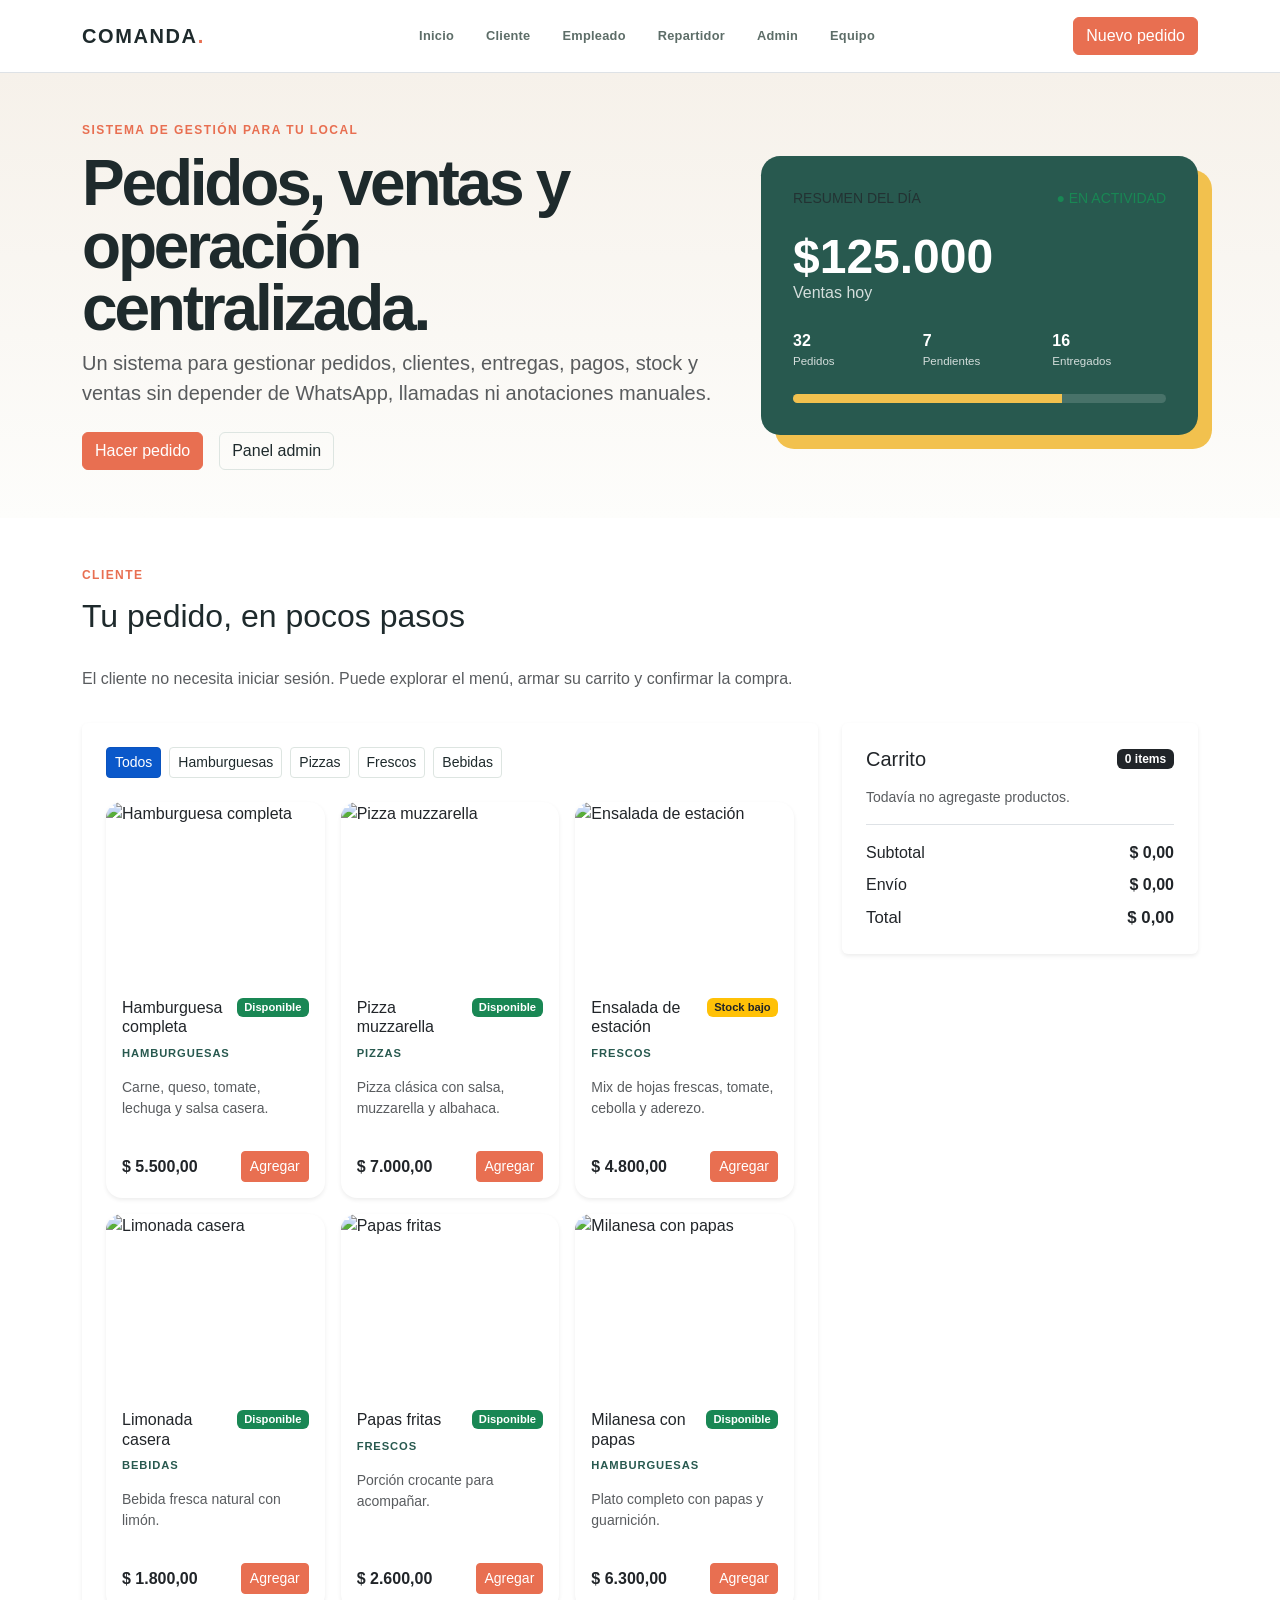
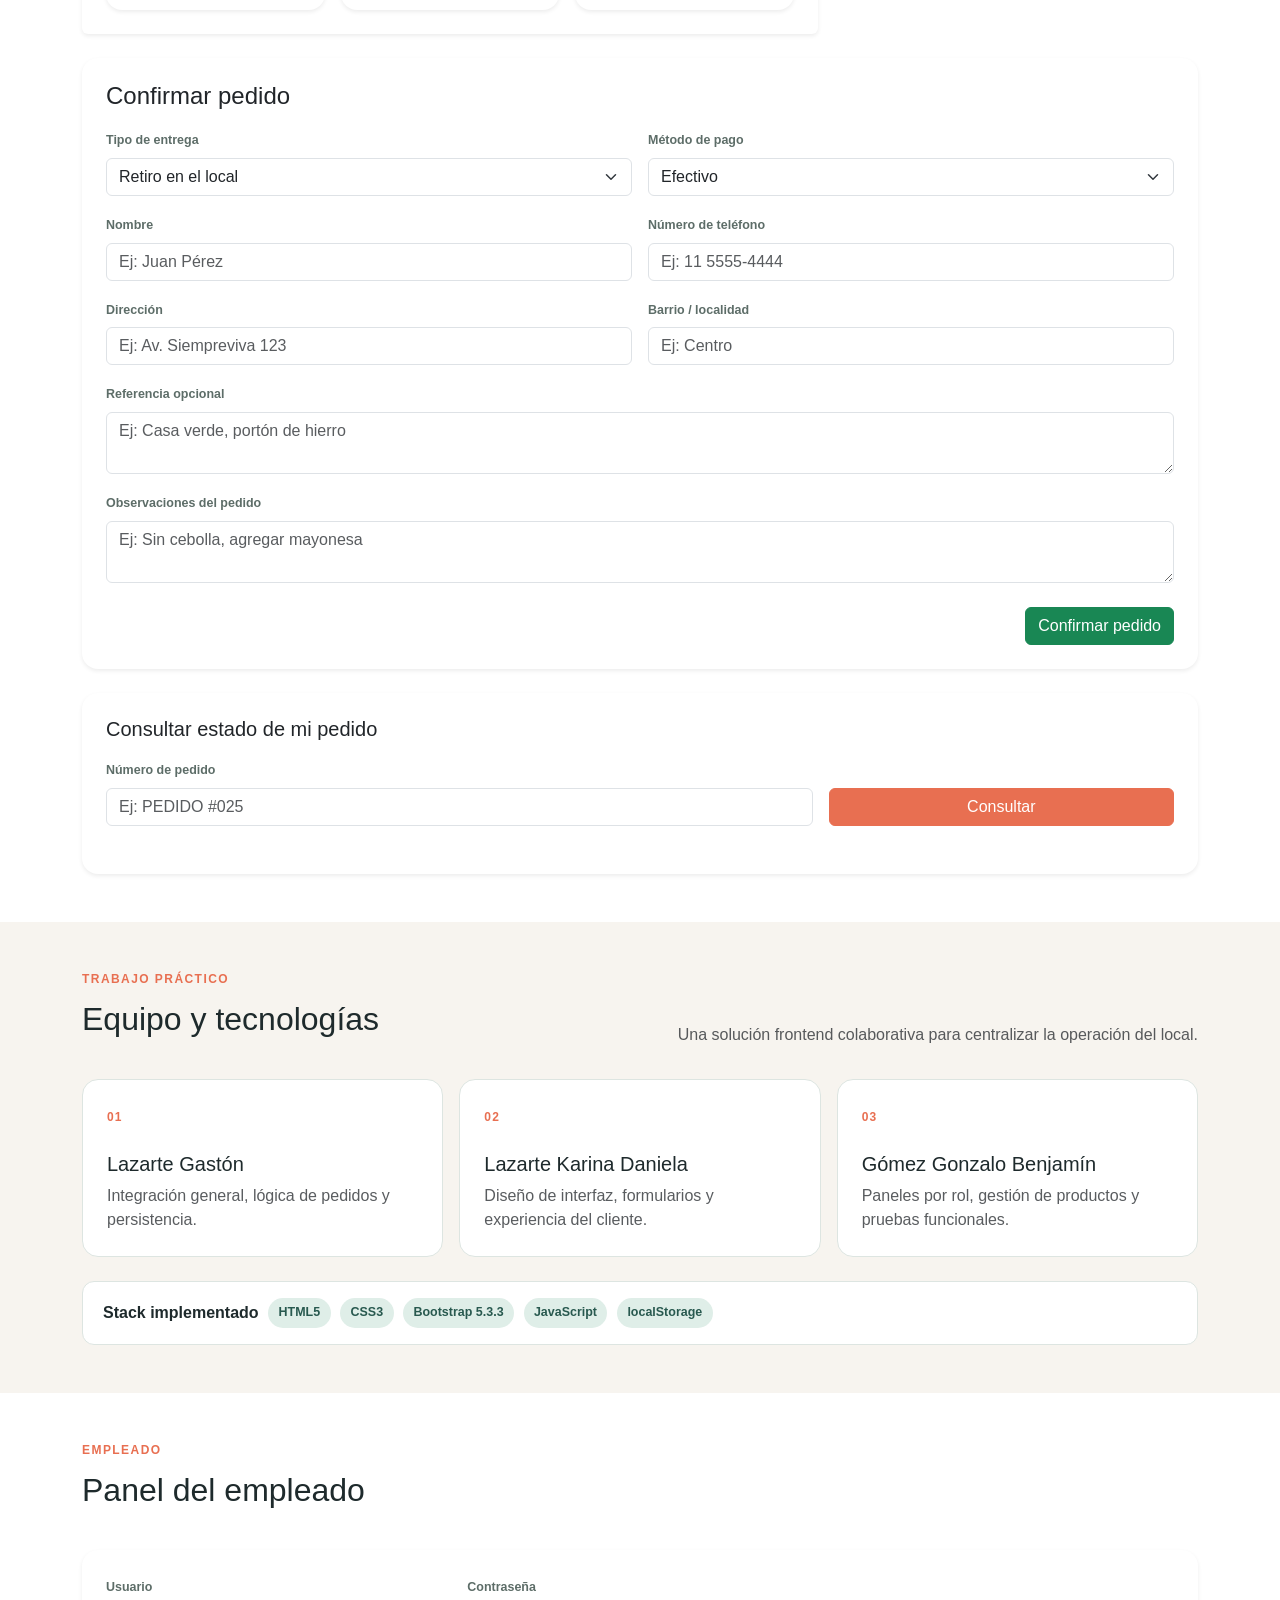
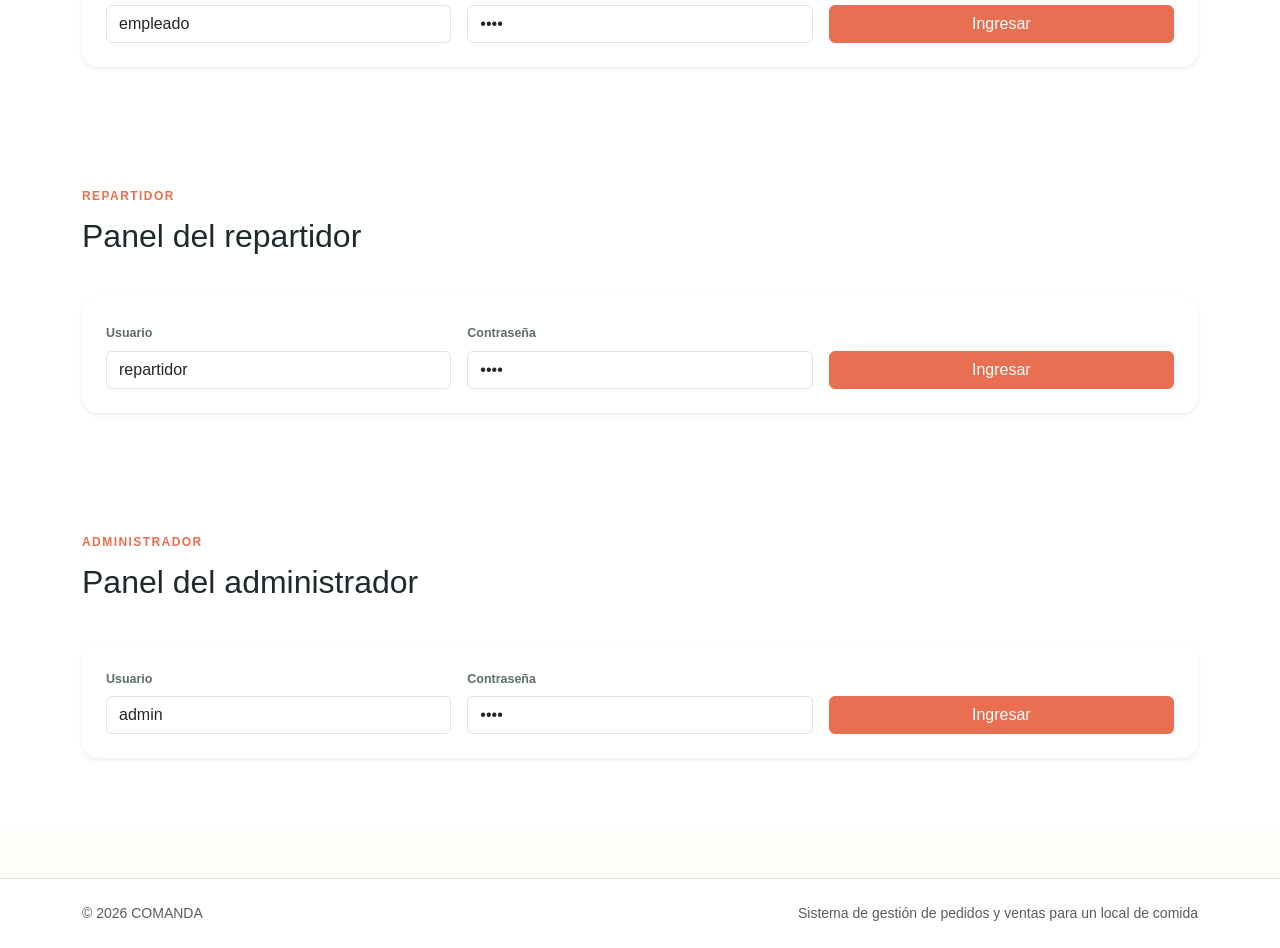
==== commit 2d518f25: "completar sistema y documentacion" ====
--- a/index.html
+++ b/index.html
@@ -23,6 +23,7 @@
             <li class="nav-item"><a class="nav-link" href="#empleado">Empleado</a></li>
             <li class="nav-item"><a class="nav-link" href="#repartidor">Repartidor</a></li>
             <li class="nav-item"><a class="nav-link" href="#admin">Admin</a></li>
+            <li class="nav-item"><a class="nav-link" href="#equipo">Equipo</a></li>
           </ul>
           <button class="btn btn-primary" type="button" id="btnNuevoPedido">Nuevo pedido</button>
         </div>
@@ -191,6 +192,49 @@
       </div>
     </section>
 
+    <section class="py-5 section-team" id="equipo">
+      <div class="container">
+        <div class="section-header">
+          <div>
+            <p class="eyebrow">Trabajo práctico</p>
+            <h2>Equipo y tecnologías</h2>
+          </div>
+          <p class="mb-0 text-muted">Una solución frontend colaborativa para centralizar la operación del local.</p>
+        </div>
+        <div class="row g-3">
+          <div class="col-md-4">
+            <div class="team-card h-100">
+              <span class="team-number">01</span>
+              <h3 class="h5 mt-4">Lazarte Gastón</h3>
+              <p class="text-muted mb-0">Integración general, lógica de pedidos y persistencia.</p>
+            </div>
+          </div>
+          <div class="col-md-4">
+            <div class="team-card h-100">
+              <span class="team-number">02</span>
+              <h3 class="h5 mt-4">Lazarte Karina Daniela</h3>
+              <p class="text-muted mb-0">Diseño de interfaz, formularios y experiencia del cliente.</p>
+            </div>
+          </div>
+          <div class="col-md-4">
+            <div class="team-card h-100">
+              <span class="team-number">03</span>
+              <h3 class="h5 mt-4">Gómez Gonzalo Benjamín</h3>
+              <p class="text-muted mb-0">Paneles por rol, gestión de productos y pruebas funcionales.</p>
+            </div>
+          </div>
+        </div>
+        <div class="technology-strip mt-4">
+          <strong>Stack implementado</strong>
+          <span>HTML5</span>
+          <span>CSS3</span>
+          <span>Bootstrap 5.3.3</span>
+          <span>JavaScript</span>
+          <span>localStorage</span>
+        </div>
+      </div>
+    </section>
+
     <section class="py-5 section-panel" id="empleado">
       <div class="container">
         <div class="section-header">
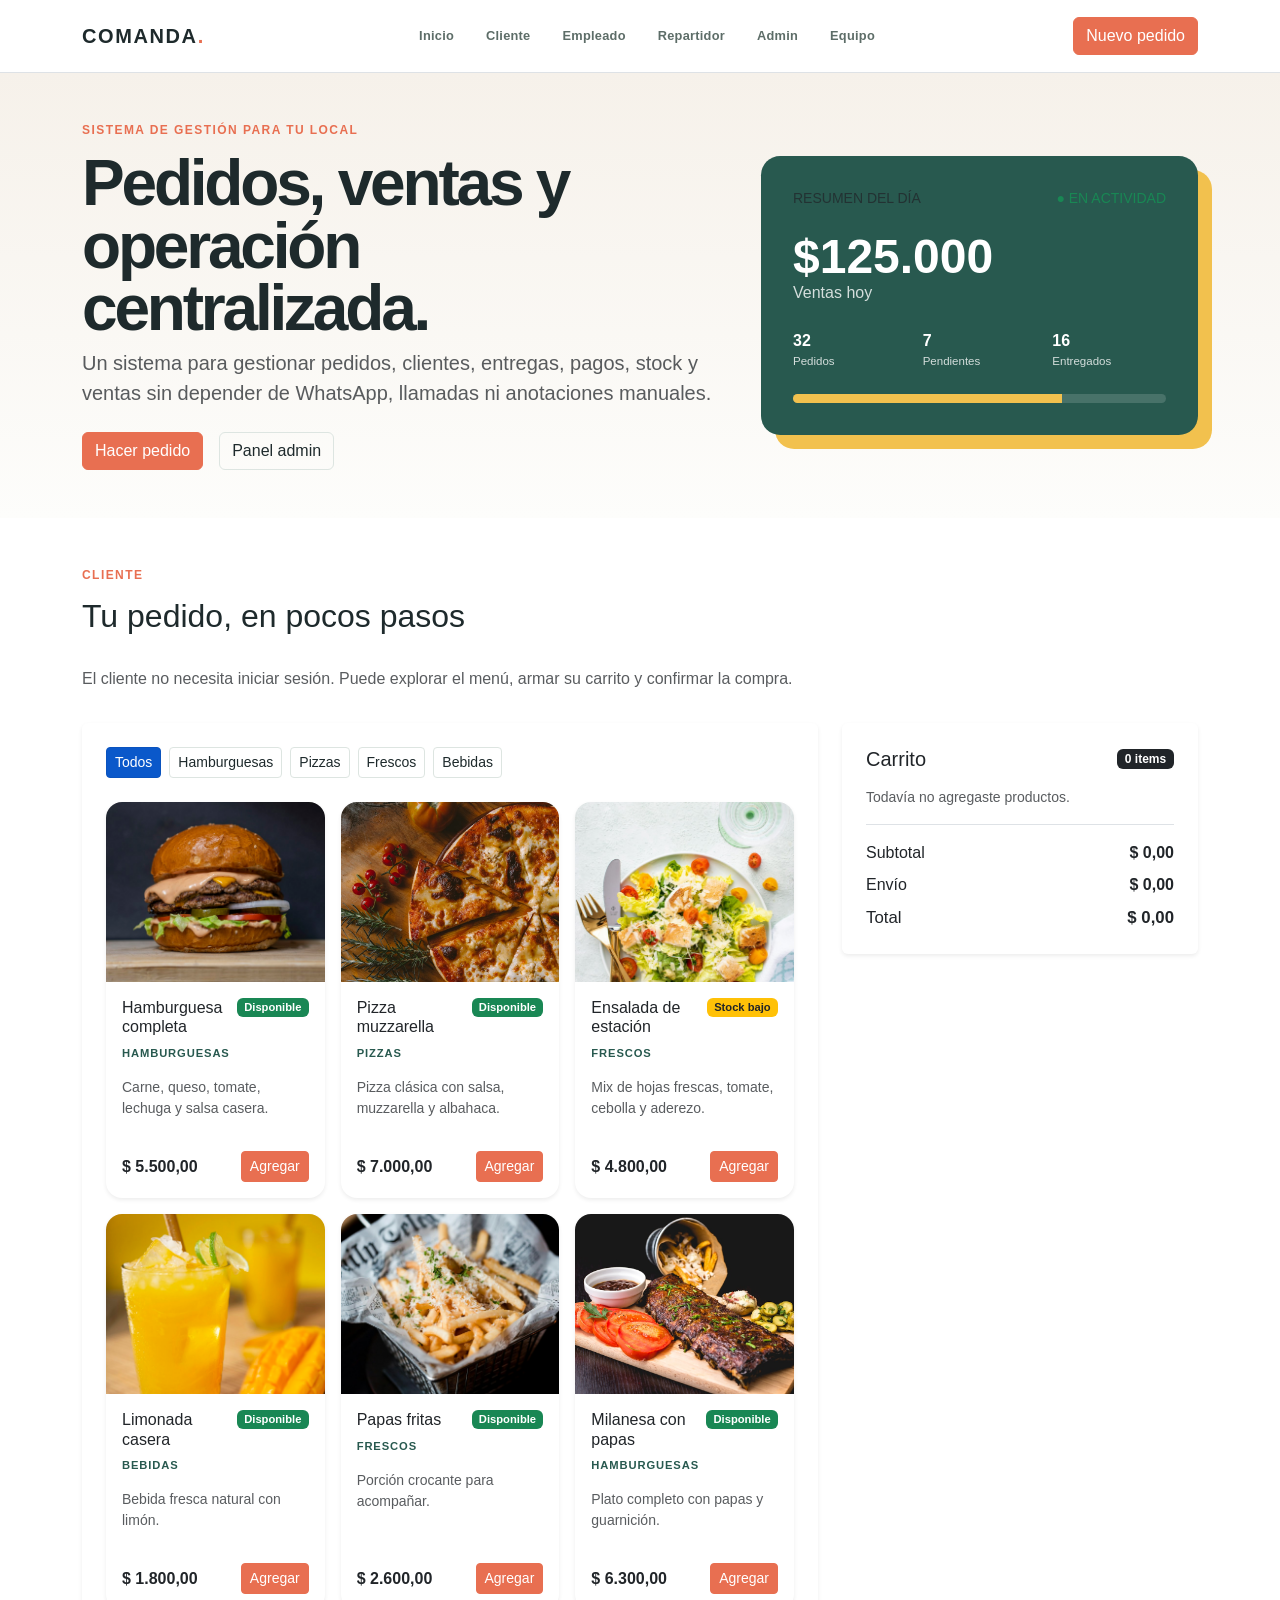
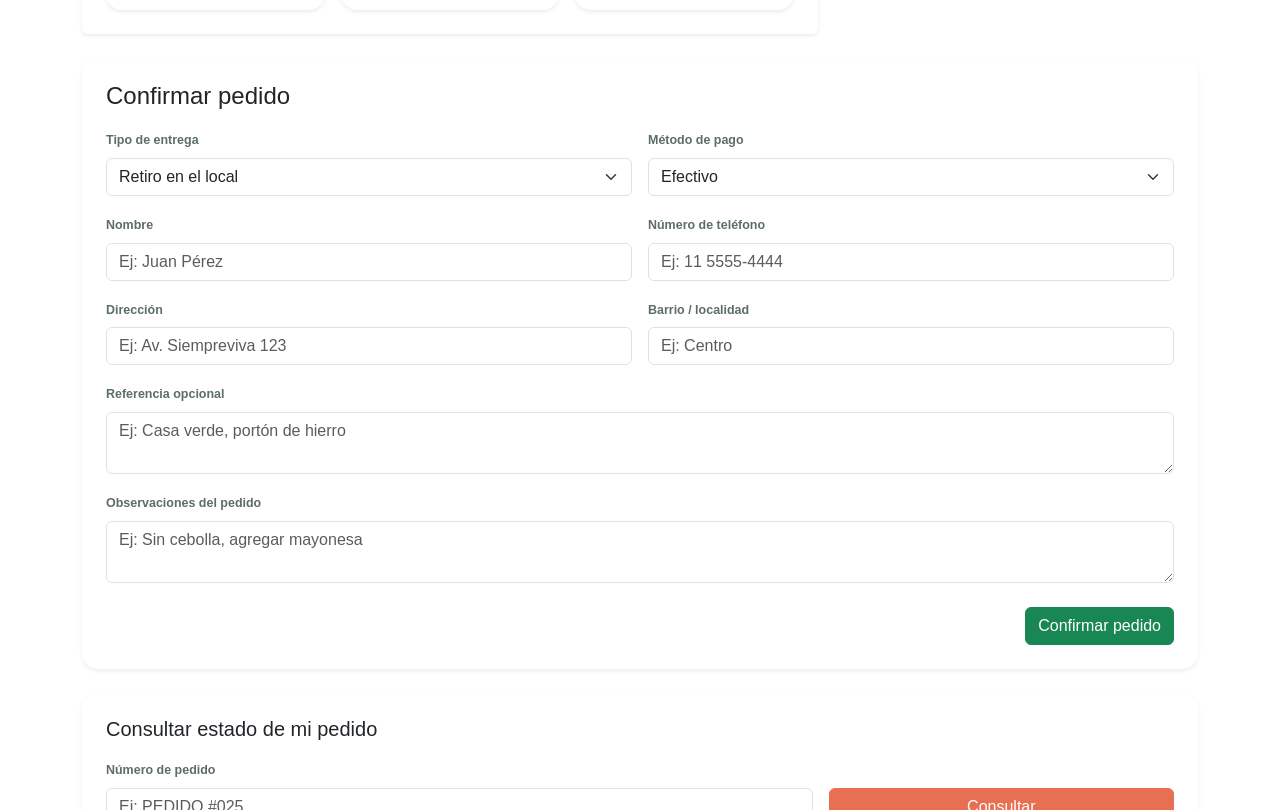
==== commit 4be8c407: "Agregar entrada raiz para Netlify" ====
--- a/index.html
+++ b/index.html
@@ -2,336 +2,11 @@
 <html lang="es">
 <head>
   <meta charset="UTF-8">
-  <meta name="viewport" content="width=device-width, initial-scale=1.0">
-  <meta name="description" content="Sistema de gestión de pedidos y ventas para un local de comida. Tecnología web con carrito, pedidos, control de stock y paneles por rol.">
-  <title>Sistema de gestión de pedidos y ventas para un local de comida</title>
-  <link href="https://cdn.jsdelivr.net/npm/bootstrap@5.3.3/dist/css/bootstrap.min.css" rel="stylesheet">
-  <link rel="stylesheet" href="bootstrap-overrides.css">
+  <meta http-equiv="refresh" content="0; url=html/index.html">
+  <meta name="robots" content="noindex">
+  <title>COMANDA</title>
 </head>
 <body>
-  <header class="site-header sticky-top">
-    <nav class="navbar navbar-expand-lg navbar-light bg-white border-bottom">
-      <div class="container py-2">
-        <a class="navbar-brand brand" href="#inicio">COMANDA<span>.</span></a>
-        <button class="navbar-toggler" type="button" data-bs-toggle="collapse" data-bs-target="#mainMenu" aria-controls="mainMenu" aria-expanded="false" aria-label="Abrir menú">
-          <span class="navbar-toggler-icon"></span>
-        </button>
-        <div class="collapse navbar-collapse" id="mainMenu">
-          <ul class="navbar-nav mx-auto gap-lg-3">
-            <li class="nav-item"><a class="nav-link" href="#inicio">Inicio</a></li>
-            <li class="nav-item"><a class="nav-link" href="#cliente">Cliente</a></li>
-            <li class="nav-item"><a class="nav-link" href="#empleado">Empleado</a></li>
-            <li class="nav-item"><a class="nav-link" href="#repartidor">Repartidor</a></li>
-            <li class="nav-item"><a class="nav-link" href="#admin">Admin</a></li>
-            <li class="nav-item"><a class="nav-link" href="#equipo">Equipo</a></li>
-          </ul>
-          <button class="btn btn-primary" type="button" id="btnNuevoPedido">Nuevo pedido</button>
-        </div>
-      </div>
-    </nav>
-  </header>
-
-  <main id="inicio">
-    <section class="hero py-5">
-      <div class="container">
-        <div class="row align-items-center g-5">
-          <div class="col-lg-7">
-            <p class="eyebrow">Sistema de gestión para tu local</p>
-            <h1>Pedidos, ventas y operación centralizada.</h1>
-            <p class="lead text-muted">Un sistema para gestionar pedidos, clientes, entregas, pagos, stock y ventas sin depender de WhatsApp, llamadas ni anotaciones manuales.</p>
-            <div class="d-flex flex-wrap gap-3 mt-4">
-              <a href="#cliente" class="btn btn-primary">Hacer pedido</a>
-              <a href="#admin" class="btn btn-outline-secondary">Panel admin</a>
-            </div>
-          </div>
-          <div class="col-lg-5">
-            <div class="summary-card">
-              <div class="d-flex justify-content-between small text-uppercase text-muted">
-                <span>Resumen del día</span>
-                <span class="text-success">● En actividad</span>
-              </div>
-              <div class="summary-total mt-4">
-                <strong>$125.000</strong>
-                <span>Ventas hoy</span>
-              </div>
-              <div class="summary-metrics mt-4">
-                <div><strong>32</strong><span>Pedidos</span></div>
-                <div><strong>7</strong><span>Pendientes</span></div>
-                <div><strong>16</strong><span>Entregados</span></div>
-              </div>
-              <div class="progress mt-4" aria-label="Estado del día">
-                <div class="progress-bar"></div>
-              </div>
-            </div>
-          </div>
-        </div>
-      </div>
-    </section>
-
-    <section class="py-5 section-client" id="cliente">
-      <div class="container">
-        <div class="section-header">
-          <div>
-            <p class="eyebrow">Cliente</p>
-            <h2>Tu pedido, en pocos pasos</h2>
-          </div>
-          <p class="mb-0 text-muted">El cliente no necesita iniciar sesión. Puede explorar el menú, armar su carrito y confirmar la compra.</p>
-        </div>
-
-        <div class="row g-4">
-          <div class="col-lg-8">
-            <div class="card shadow-sm border-0">
-              <div class="card-body p-4">
-                <div class="d-flex flex-wrap gap-2 mb-4" id="productFilters">
-                  <button class="btn btn-sm btn-primary filter-btn active" data-filter="todos">Todos</button>
-                  <button class="btn btn-sm btn-outline-secondary filter-btn" data-filter="hamburguesas">Hamburguesas</button>
-                  <button class="btn btn-sm btn-outline-secondary filter-btn" data-filter="pizzas">Pizzas</button>
-                  <button class="btn btn-sm btn-outline-secondary filter-btn" data-filter="frescos">Frescos</button>
-                  <button class="btn btn-sm btn-outline-secondary filter-btn" data-filter="bebidas">Bebidas</button>
-                </div>
-                <div id="productGrid" class="row g-3"></div>
-              </div>
-            </div>
-          </div>
-
-          <div class="col-lg-4">
-            <aside class="card shadow-sm border-0 sticky-top aside-cart">
-              <div class="card-body p-4">
-                <div class="d-flex justify-content-between align-items-center mb-3">
-                  <h3 class="h5 mb-0">Carrito</h3>
-                  <span class="badge bg-dark" id="cartBadge">0 items</span>
-                </div>
-                <div id="cartItems" class="cart-items"></div>
-                <div class="cart-summary mt-3 pt-3 border-top">
-                  <div class="d-flex justify-content-between">
-                    <span>Subtotal</span>
-                    <strong id="cartSubtotal">$0</strong>
-                  </div>
-                  <div class="d-flex justify-content-between mt-2">
-                    <span>Envío</span>
-                    <strong id="cartShipping">$0</strong>
-                  </div>
-                  <div class="d-flex justify-content-between mt-2 total-line">
-                    <span>Total</span>
-                    <strong id="cartTotal">$0</strong>
-                  </div>
-                </div>
-              </div>
-            </aside>
-          </div>
-        </div>
-
-        <div class="order-form card mt-4 shadow-sm border-0">
-          <div class="card-body p-4">
-            <h3 class="h4 mb-3">Confirmar pedido</h3>
-            <form id="checkoutForm">
-              <div class="row g-3">
-                <div class="col-md-6">
-                  <label class="form-label">Tipo de entrega</label>
-                  <select class="form-select" id="deliveryType">
-                    <option value="retiro">Retiro en el local</option>
-                    <option value="domicilio">Envío a domicilio</option>
-                  </select>
-                </div>
-                <div class="col-md-6">
-                  <label class="form-label">Método de pago</label>
-                  <select class="form-select" id="paymentMethod">
-                    <option value="efectivo">Efectivo</option>
-                    <option value="transferencia">Transferencia</option>
-                    <option value="tarjeta">Tarjeta</option>
-                  </select>
-                </div>
-                <div class="col-md-6">
-                  <label class="form-label">Nombre</label>
-                  <input type="text" class="form-control" id="clientName" placeholder="Ej: Juan Pérez">
-                </div>
-                <div class="col-md-6">
-                  <label class="form-label">Número de teléfono</label>
-                  <input type="tel" class="form-control" id="clientPhone" placeholder="Ej: 11 5555-4444">
-                </div>
-                <div class="col-md-6">
-                  <label class="form-label">Dirección</label>
-                  <input type="text" class="form-control" id="clientAddress" placeholder="Ej: Av. Siempreviva 123">
-                </div>
-                <div class="col-md-6">
-                  <label class="form-label">Barrio / localidad</label>
-                  <input type="text" class="form-control" id="clientZone" placeholder="Ej: Centro">
-                </div>
-                <div class="col-12">
-                  <label class="form-label">Referencia opcional</label>
-                  <textarea class="form-control" id="clientReference" rows="2" placeholder="Ej: Casa verde, portón de hierro"></textarea>
-                </div>
-                <div class="col-12">
-                  <label class="form-label">Observaciones del pedido</label>
-                  <textarea class="form-control" id="orderNote" rows="2" placeholder="Ej: Sin cebolla, agregar mayonesa"></textarea>
-                </div>
-              </div>
-              <div class="d-flex justify-content-between align-items-center mt-4 flex-wrap gap-3">
-                <div id="checkoutMessage" class="text-danger small fw-bold"></div>
-                <button type="submit" class="btn btn-success">Confirmar pedido</button>
-              </div>
-            </form>
-          </div>
-        </div>
-
-        <div class="status-lookup mt-4 card border-0 shadow-sm">
-          <div class="card-body p-4">
-            <h3 class="h5 mb-3">Consultar estado de mi pedido</h3>
-            <div class="row g-3 align-items-end">
-              <div class="col-md-8">
-                <label class="form-label">Número de pedido</label>
-                <input type="text" class="form-control" id="statusInput" placeholder="Ej: PEDIDO #025">
-              </div>
-              <div class="col-md-4">
-                <button class="btn btn-primary w-100" type="button" id="btnCheckStatus">Consultar</button>
-              </div>
-            </div>
-            <div id="statusResult" class="mt-4"></div>
-          </div>
-        </div>
-      </div>
-    </section>
-
-    <section class="py-5 section-team" id="equipo">
-      <div class="container">
-        <div class="section-header">
-          <div>
-            <p class="eyebrow">Trabajo práctico</p>
-            <h2>Equipo y tecnologías</h2>
-          </div>
-          <p class="mb-0 text-muted">Una solución frontend colaborativa para centralizar la operación del local.</p>
-        </div>
-        <div class="row g-3">
-          <div class="col-md-4">
-            <div class="team-card h-100">
-              <span class="team-number">01</span>
-              <h3 class="h5 mt-4">Lazarte Gastón</h3>
-              <p class="text-muted mb-0">Integración general, lógica de pedidos y persistencia.</p>
-            </div>
-          </div>
-          <div class="col-md-4">
-            <div class="team-card h-100">
-              <span class="team-number">02</span>
-              <h3 class="h5 mt-4">Lazarte Karina Daniela</h3>
-              <p class="text-muted mb-0">Diseño de interfaz, formularios y experiencia del cliente.</p>
-            </div>
-          </div>
-          <div class="col-md-4">
-            <div class="team-card h-100">
-              <span class="team-number">03</span>
-              <h3 class="h5 mt-4">Gómez Gonzalo Benjamín</h3>
-              <p class="text-muted mb-0">Paneles por rol, gestión de productos y pruebas funcionales.</p>
-            </div>
-          </div>
-        </div>
-        <div class="technology-strip mt-4">
-          <strong>Stack implementado</strong>
-          <span>HTML5</span>
-          <span>CSS3</span>
-          <span>Bootstrap 5.3.3</span>
-          <span>JavaScript</span>
-          <span>localStorage</span>
-        </div>
-      </div>
-    </section>
-
-    <section class="py-5 section-panel" id="empleado">
-      <div class="container">
-        <div class="section-header">
-          <div>
-            <p class="eyebrow">Empleado</p>
-            <h2>Panel del empleado</h2>
-          </div>
-        </div>
-        <div class="login-panel card shadow-sm border-0 mb-4">
-          <div class="card-body p-4">
-            <div class="row g-3 align-items-end">
-              <div class="col-md-4">
-                <label class="form-label">Usuario</label>
-                <input type="text" id="employeeUser" class="form-control" value="empleado">
-              </div>
-              <div class="col-md-4">
-                <label class="form-label">Contraseña</label>
-                <input type="password" id="employeePass" class="form-control" value="1234">
-              </div>
-              <div class="col-md-4">
-                <button class="btn btn-primary w-100" type="button" id="btnEmployeeLogin">Ingresar</button>
-              </div>
-            </div>
-          </div>
-        </div>
-        <div id="employeePanel" class="panel-content d-none"></div>
-      </div>
-    </section>
-
-    <section class="py-5 section-panel" id="repartidor">
-      <div class="container">
-        <div class="section-header">
-          <div>
-            <p class="eyebrow">Repartidor</p>
-            <h2>Panel del repartidor</h2>
-          </div>
-        </div>
-        <div class="login-panel card shadow-sm border-0 mb-4">
-          <div class="card-body p-4">
-            <div class="row g-3 align-items-end">
-              <div class="col-md-4">
-                <label class="form-label">Usuario</label>
-                <input type="text" id="deliveryUser" class="form-control" value="repartidor">
-              </div>
-              <div class="col-md-4">
-                <label class="form-label">Contraseña</label>
-                <input type="password" id="deliveryPass" class="form-control" value="1234">
-              </div>
-              <div class="col-md-4">
-                <button class="btn btn-primary w-100" type="button" id="btnDeliveryLogin">Ingresar</button>
-              </div>
-            </div>
-          </div>
-        </div>
-        <div id="deliveryPanel" class="panel-content d-none"></div>
-      </div>
-    </section>
-
-    <section class="py-5 section-panel" id="admin">
-      <div class="container">
-        <div class="section-header">
-          <div>
-            <p class="eyebrow">Administrador</p>
-            <h2>Panel del administrador</h2>
-          </div>
-        </div>
-        <div class="login-panel card shadow-sm border-0 mb-4">
-          <div class="card-body p-4">
-            <div class="row g-3 align-items-end">
-              <div class="col-md-4">
-                <label class="form-label">Usuario</label>
-                <input type="text" id="adminUser" class="form-control" value="admin">
-              </div>
-              <div class="col-md-4">
-                <label class="form-label">Contraseña</label>
-                <input type="password" id="adminPass" class="form-control" value="1234">
-              </div>
-              <div class="col-md-4">
-                <button class="btn btn-primary w-100" type="button" id="btnAdminLogin">Ingresar</button>
-              </div>
-            </div>
-          </div>
-        </div>
-        <div id="adminPanel" class="panel-content d-none"></div>
-      </div>
-    </section>
-  </main>
-
-  <footer class="site-footer py-4 mt-5">
-    <div class="container d-flex flex-wrap justify-content-between align-items-center gap-3 text-muted small">
-      <span>© 2026 COMANDA</span>
-      <span>Sistema de gestión de pedidos y ventas para un local de comida</span>
-    </div>
-  </footer>
-
-  <script src="https://cdn.jsdelivr.net/npm/bootstrap@5.3.3/dist/js/bootstrap.bundle.min.js"></script>
-  <script src="script.js"></script>
+  <p>Redirigiendo a <a href="html/index.html">COMANDA</a>...</p>
 </body>
 </html>
-
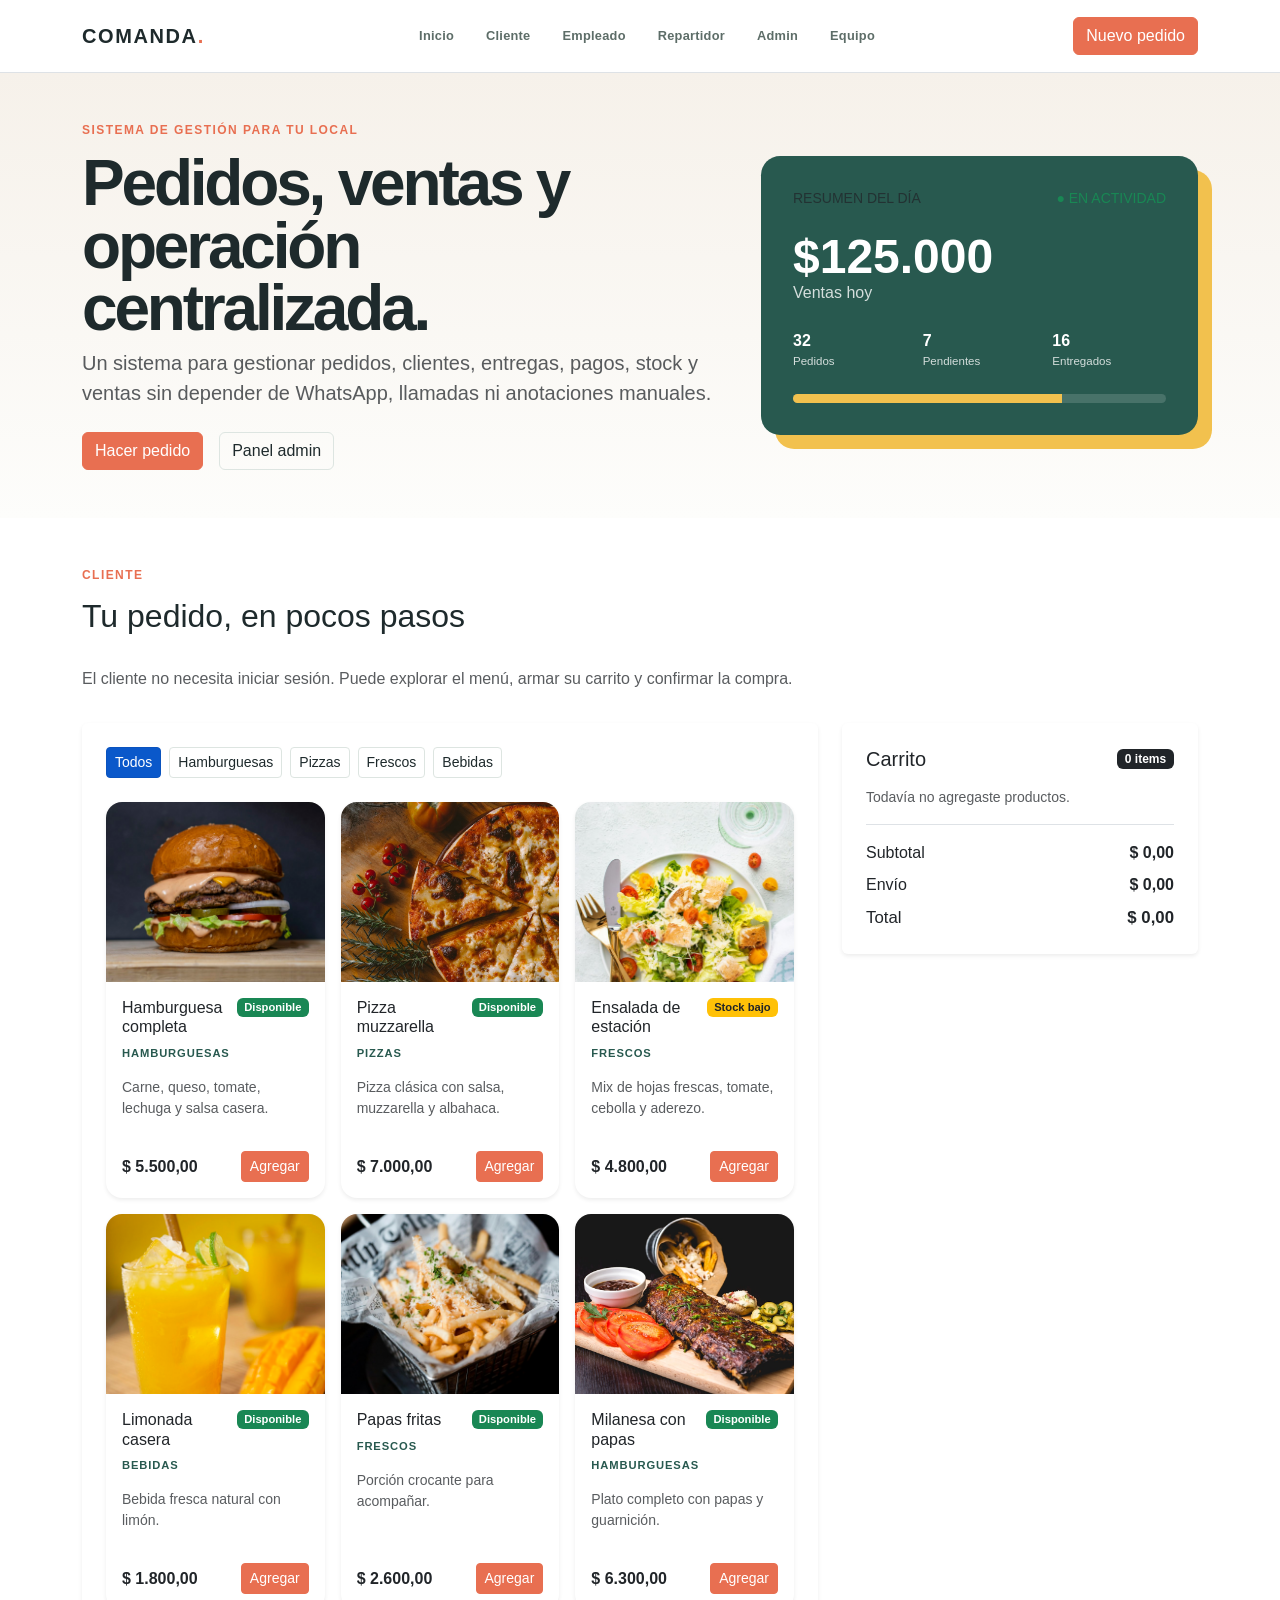
==== commit d0435ac5: "Renombrar pagina principal interna" ====
--- a/index.html
+++ b/index.html
@@ -2,11 +2,11 @@
 <html lang="es">
 <head>
   <meta charset="UTF-8">
-  <meta http-equiv="refresh" content="0; url=html/index.html">
+  <meta http-equiv="refresh" content="0; url=html/comanda.html">
   <meta name="robots" content="noindex">
   <title>COMANDA</title>
 </head>
 <body>
-  <p>Redirigiendo a <a href="html/index.html">COMANDA</a>...</p>
+  <p>Redirigiendo a <a href="html/comanda.html">COMANDA</a>...</p>
 </body>
 </html>
